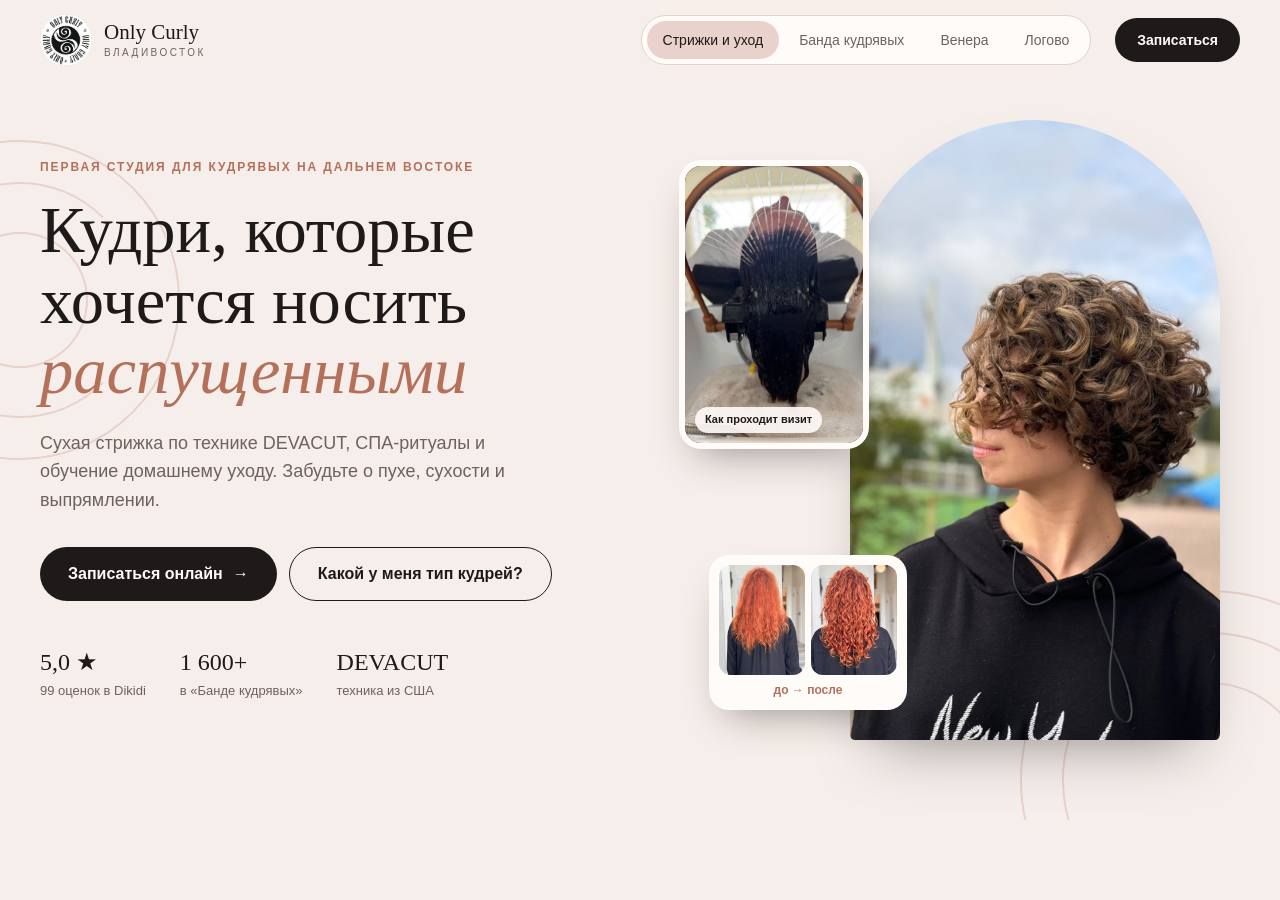
==== index.html @ 6b583163 "Add files via upload" ====
<!doctype html>
<html lang="ru">
<head>
  <meta charset="utf-8">
  <meta name="viewport" content="width=device-width, initial-scale=1">
  <meta http-equiv="Content-Security-Policy" content="default-src 'none'; script-src 'self'; style-src 'self' https://fonts.googleapis.com; font-src https://fonts.gstatic.com; img-src 'self' data:; media-src 'self'; base-uri 'none'; form-action 'none'">
  <title>Only Curly — студия для кудрявых волос во Владивостоке</title>
  <meta name="description" content="Only Curly — первая студия для кудрявых и вьющихся волос на Дальнем Востоке. Сухая стрижка по технике DEVACUT, СПА-ритуалы и обучение уходу. Онлайн-запись.">
  <link rel="icon" href="img/client/logo.png">
  <link rel="preconnect" href="https://fonts.googleapis.com">
  <link rel="preconnect" href="https://fonts.gstatic.com" crossorigin>
  <link href="https://fonts.googleapis.com/css2?family=Prata&family=Manrope:wght@400;500;600;700&display=swap" rel="stylesheet">
  <link rel="stylesheet" href="style.css">
</head>
<body>

  <header class="header">
    <div class="container header__in">
      <a href="#top" class="logo"><img src="img/client/logo.png" alt="Логотип Only Curly"><span>Only Curly<small>Владивосток</small></span></a>
      <nav class="worlds" aria-label="Направления">
        <a href="#top" class="active">Стрижки и уход</a>
        <a href="#club">Банда кудрявых</a>
        <a href="#venera">Венера</a>
        <a href="#logovo">Логово</a>
      </nav>
      <a class="btn btn--dark btn--sm" href="https://dikidi.app/onlycurly" target="_blank" rel="noopener">Записаться</a>
    </div>
  </header>

  <main id="top">
    <section class="hero">
      <span class="swirl swirl--1" aria-hidden="true"></span>
      <span class="swirl swirl--2" aria-hidden="true"></span>
      <div class="container hero__in">
        <div class="hero__text">
          <p class="kicker">Первая студия для кудрявых на Дальнем Востоке</p>
          <h1>Кудри, которые хочется носить <em>распущенными</em></h1>
          <p class="lead">Сухая стрижка по технике DEVACUT, СПА-ритуалы и обучение домашнему уходу. Забудьте о пухе, сухости и выпрямлении.</p>
          <div class="hero__row">
            <a class="btn btn--dark" href="https://dikidi.app/onlycurly" target="_blank" rel="noopener">Записаться онлайн <span>→</span></a>
            <button class="btn btn--ghost" type="button" data-quiz>Какой у меня тип кудрей?</button>
          </div>
          <ul class="trust">
            <li><b>5,0 ★</b><span>99 оценок в Dikidi</span></li>
            <li><b>1 600+</b><span>в «Банде кудрявых»</span></li>
            <li><b>DEVACUT</b><span>техника из США</span></li>
          </ul>
        </div>

        <div class="hero__media">
          <div class="arch"><img src="img/client/portrait-short.jpg" alt="Клиентка Only Curly с короткими кудрями"></div>
          <div class="video-card">
            <video src="video/process-full.mp4" autoplay muted loop playsinline preload="metadata" poster="img/client/spa-wash.jpg"></video>
            <span>Как проходит визит</span>
          </div>
          <div class="ba-card">
            <div class="ba-card__pics"><img src="img/client/f-before.jpg" alt="До"><img src="img/client/f-after.jpg" alt="После"></div>
            <small>до → после</small>
          </div>
        </div>
      </div>
    </section>
  </main>

  <div class="modal" id="quiz" aria-hidden="true">
    <div class="modal__box">
      <button class="modal__close" type="button" data-close aria-label="Закрыть">×</button>
      <div class="quiz__bar"><i id="quiz-bar"></i></div>
      <div id="quiz-body"></div>
    </div>
  </div>

  <script src="main.js"></script>
</body>
</html>
---- style.css ----
/* ===== Only Curly: пудровые шторы, светлый кирпич и чёрный, как в студии ===== */
:root {
  --bg: #F6EEEA;
  --powder: #E8D2CB;
  --ink: #1D1A19;
  --muted: #6F625D;
  --accent: #B5705A;
  --white: #FFFBF9;
  --line: #E2D0C9;
  --serif: 'Prata', serif;
  --sans: 'Manrope', sans-serif;
}
* { box-sizing: border-box; margin: 0; padding: 0; }
body { background: var(--bg); color: var(--ink); font-family: var(--sans); line-height: 1.6; -webkit-font-smoothing: antialiased; overflow-x: clip; }
img, video { display: block; max-width: 100%; }
a { color: inherit; text-decoration: none; }
button { font: inherit; color: inherit; background: none; border: 0; cursor: pointer; }
.container { width: min(1200px, 100% - 48px); margin: 0 auto; }
em { font-style: italic; color: var(--accent); }
.kicker { font-size: 12px; font-weight: 700; letter-spacing: .16em; text-transform: uppercase; color: var(--accent); }

.btn { display: inline-flex; align-items: center; gap: 10px; height: 54px; padding: 0 28px; border-radius: 999px; font-weight: 600; transition: transform .2s, background .2s; }
.btn span { transition: transform .2s; }
.btn:hover span { transform: translateX(4px); }
.btn--dark { background: var(--ink); color: var(--white); }
.btn--dark:hover { background: #3a3331; }
.btn--ghost { border: 1.5px solid var(--ink); }
.btn--ghost:hover { background: var(--ink); color: var(--white); }
.btn--sm { height: 44px; padding: 0 22px; font-size: 14px; }

/* Шапка */
.header { position: sticky; top: 0; z-index: 20; background: rgba(246, 238, 234, .9); backdrop-filter: blur(10px); }
.header__in { display: flex; align-items: center; gap: 24px; height: 80px; }
.logo { display: flex; align-items: center; gap: 12px; }
.logo img { width: 52px; height: 52px; border-radius: 50%; transition: transform .8s; }
.logo:hover img { transform: rotate(180deg); }
.logo span { font-family: var(--serif); font-size: 21px; line-height: 1; display: flex; flex-direction: column; }
.logo small { font-family: var(--sans); font-size: 10px; letter-spacing: .25em; text-transform: uppercase; color: var(--muted); margin-top: 5px; }
.worlds { display: flex; gap: 4px; margin-left: auto; padding: 5px; border-radius: 999px; background: var(--white); border: 1px solid var(--line); }
.worlds a { padding: 8px 16px; border-radius: 999px; font-size: 14px; font-weight: 500; color: var(--muted); transition: .2s; }
.worlds a:hover { color: var(--ink); }
.worlds a.active { background: var(--powder); color: var(--ink); }

/* Первый экран */
.hero { position: relative; padding: 40px 0 80px; overflow: hidden; }
.hero__in { position: relative; z-index: 1; display: grid; grid-template-columns: 1.05fr 1fr; gap: 50px; align-items: center; }
.hero h1 { font-family: var(--serif); font-weight: 400; font-size: clamp(40px, 5.2vw, 70px); line-height: 1.06; margin: 18px 0 22px; }
.lead { font-size: 18px; color: var(--muted); max-width: 500px; margin-bottom: 32px; }
.hero__row { display: flex; gap: 12px; flex-wrap: wrap; }
.trust { list-style: none; display: flex; gap: 34px; margin-top: 42px; flex-wrap: wrap; }
.trust li { display: flex; flex-direction: column; }
.trust b { font-family: var(--serif); font-weight: 400; font-size: 24px; }
.trust span { font-size: 13px; color: var(--muted); }

.hero__media { position: relative; height: 620px; }
.arch { position: absolute; right: 20px; top: 0; width: 66%; height: 100%; border-radius: 999px 999px 28px 28px; overflow: hidden; box-shadow: 0 30px 60px -30px rgba(29, 26, 25, .5); }
.arch img { width: 100%; height: 100%; object-fit: cover; }
.video-card { position: absolute; left: 0; top: 40px; width: 190px; border-radius: 22px; overflow: hidden; border: 6px solid var(--white); box-shadow: 0 20px 40px -18px rgba(29, 26, 25, .45); background: var(--ink); }
.video-card video { width: 100%; aspect-ratio: 9 / 14; object-fit: cover; }
.video-card span { position: absolute; left: 10px; bottom: 10px; padding: 4px 10px; border-radius: 999px; background: rgba(255, 251, 249, .9); font-size: 11px; font-weight: 700; }
.ba-card { position: absolute; left: 30px; bottom: 30px; padding: 10px; border-radius: 20px; background: var(--white); box-shadow: 0 20px 40px -18px rgba(29, 26, 25, .45); text-align: center; }
.ba-card__pics { display: flex; gap: 6px; }
.ba-card img { width: 86px; height: 110px; object-fit: cover; border-radius: 12px; }
.ba-card small { display: block; margin-top: 6px; font-size: 12px; font-weight: 700; color: var(--accent); }

/* Завитки из логотипа на фоне */
.swirl { position: absolute; width: 320px; height: 320px; border-radius: 50%; border: 2px solid var(--powder); pointer-events: none; }
.swirl::before { content: ""; position: absolute; inset: 40px; border-radius: 50%; border: 2px solid var(--powder); border-right-color: transparent; }
.swirl::after { content: ""; position: absolute; inset: 90px; border-radius: 50%; border: 2px solid var(--powder); border-left-color: transparent; }
.swirl--1 { left: -140px; top: 60px; }
.swirl--2 { right: -120px; bottom: -150px; width: 380px; height: 380px; }

/* Окно теста */
.modal { position: fixed; inset: 0; z-index: 50; background: rgba(29, 26, 25, .55); display: flex; align-items: center; justify-content: center; padding: 20px; opacity: 0; visibility: hidden; transition: .3s; }
.modal.open { opacity: 1; visibility: visible; }
.modal__box { position: relative; width: min(540px, 100%); max-height: calc(100vh - 40px); overflow-y: auto; background: var(--bg); border-radius: 26px; padding: 34px; }
.modal__close { position: absolute; right: 16px; top: 14px; width: 40px; height: 40px; border-radius: 50%; background: var(--white); font-size: 26px; line-height: 1; }
.modal h3 { font-family: var(--serif); font-weight: 400; font-size: 28px; line-height: 1.15; margin: 8px 0 18px; }
.quiz__bar { height: 6px; border-radius: 3px; background: var(--line); margin: 6px 50px 24px 0; overflow: hidden; }
.quiz__bar i { display: block; height: 100%; width: 0; background: var(--accent); transition: width .35s; }
.q-opts { display: grid; gap: 10px; }
.q-opt { text-align: left; padding: 15px 18px; border-radius: 16px; border: 1.5px solid var(--line); background: var(--white); font-weight: 500; transition: .2s; }
.q-opt:hover { border-color: var(--ink); transform: translateX(4px); }
.q-opt small { display: block; color: var(--muted); font-weight: 400; font-size: 13px; }
.q-back { margin-top: 14px; font-size: 14px; color: var(--muted); }
.result { display: grid; grid-template-columns: 130px 1fr; gap: 18px; align-items: center; margin-bottom: 20px; }
.result img { width: 130px; height: 170px; object-fit: cover; border-radius: 999px 999px 14px 14px; }
.result b { font-family: var(--serif); font-weight: 400; font-size: 30px; color: var(--accent); display: block; line-height: 1.1; }
.result p { color: var(--muted); margin-top: 8px; font-size: 15px; }
.btn--wide { width: 100%; justify-content: center; }

@media (max-width: 980px) {
  .worlds { display: none; }
  .header .btn--sm { margin-left: auto; }
}
@media (max-width: 860px) {
  .container { width: calc(100% - 32px); }
  .header__in { height: 68px; }
  .logo img { width: 44px; height: 44px; }
  .hero { padding: 10px 0 60px; }
  .hero__in { grid-template-columns: 1fr; gap: 28px; }
  .hero__media { height: 470px; order: -1; }
  .arch { width: 74%; right: 0; }
  .video-card { width: 130px; top: 20px; border-width: 4px; }
  .ba-card { left: 0; bottom: 16px; padding: 7px; }
  .ba-card img { width: 62px; height: 80px; }
  .trust { gap: 18px; flex-wrap: nowrap; }
  .trust b { font-size: 19px; }
  .trust span { font-size: 12px; line-height: 1.3; }
  .modal { padding: 0; align-items: flex-end; }
  .modal__box { border-radius: 26px 26px 0 0; padding: 28px 20px; }
}
@media (prefers-reduced-motion: reduce) { * { transition: none !important; } }
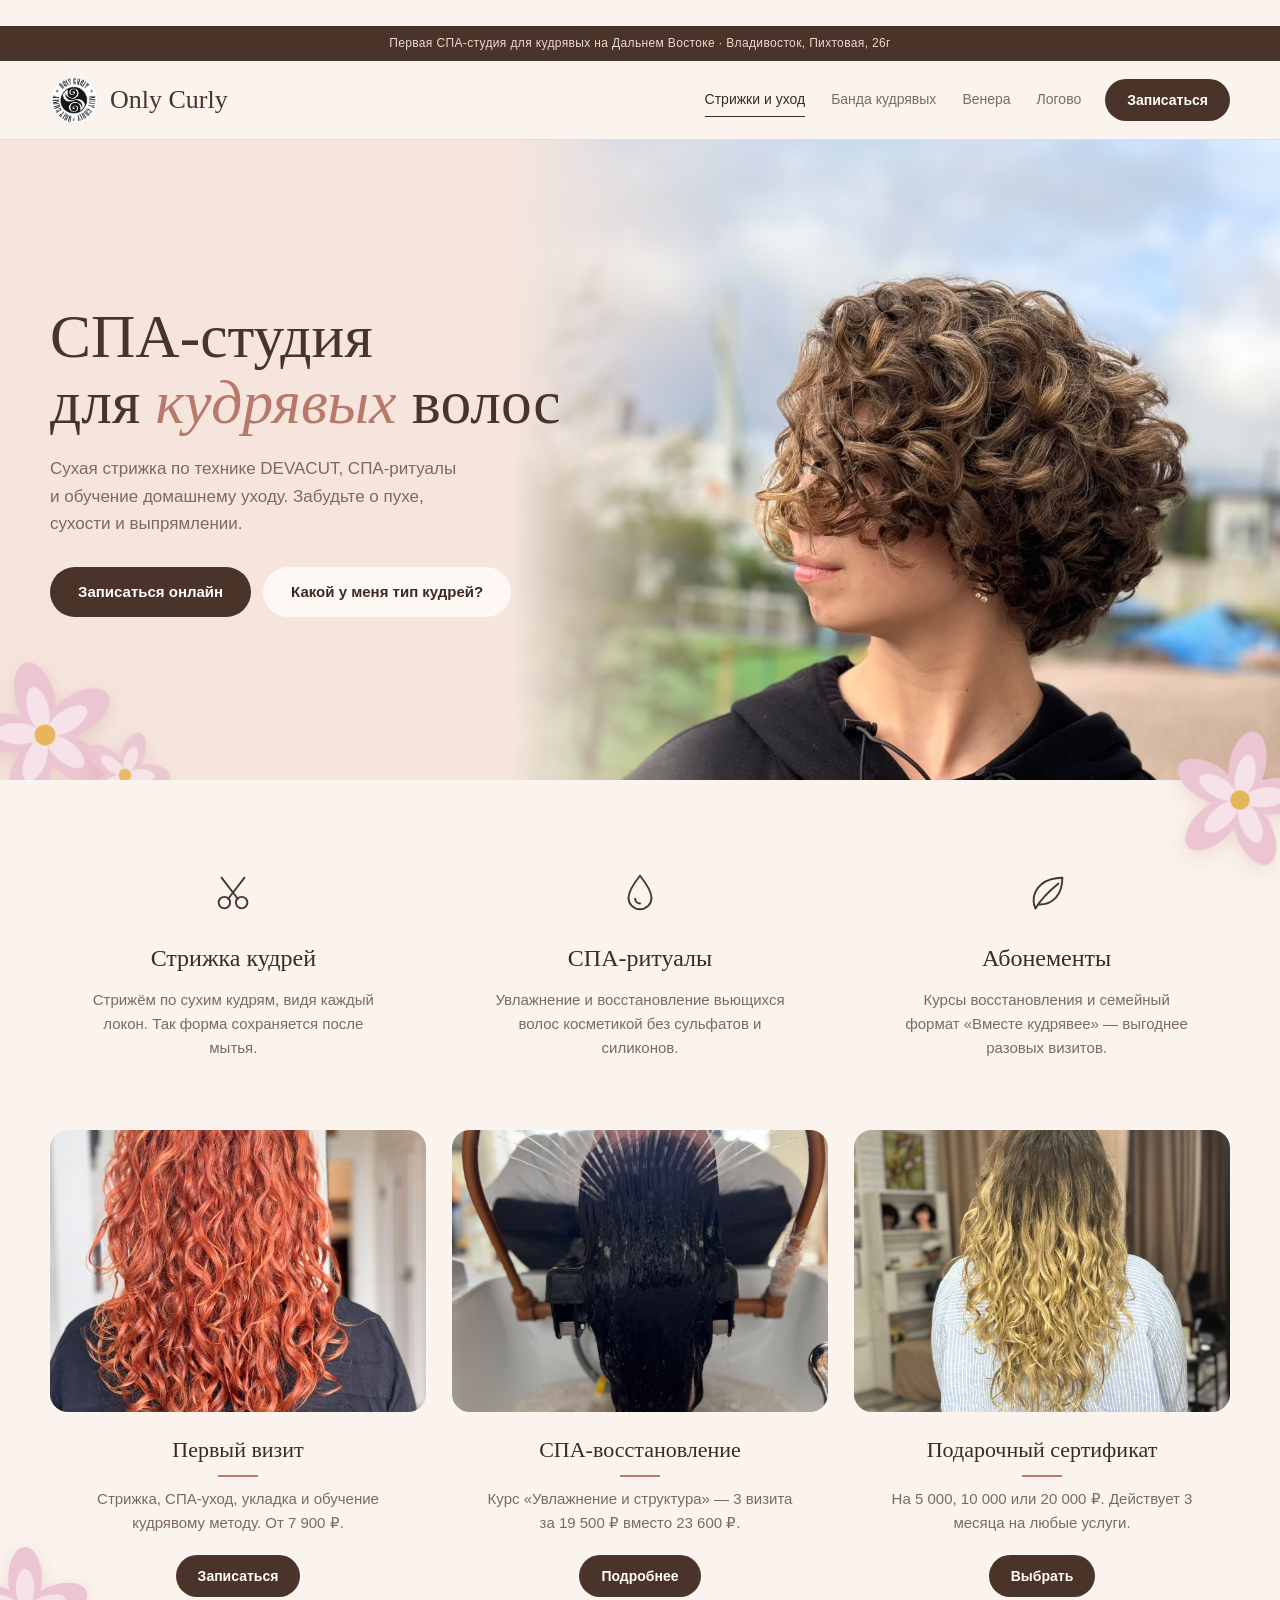
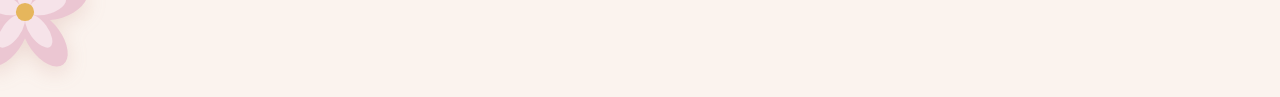
==== commit f0f688a1: "Add files via upload" ====
--- a/index.html
+++ b/index.html
@@ -4,8 +4,8 @@
   <meta charset="utf-8">
   <meta name="viewport" content="width=device-width, initial-scale=1">
   <meta http-equiv="Content-Security-Policy" content="default-src 'none'; script-src 'self'; style-src 'self' https://fonts.googleapis.com; font-src https://fonts.gstatic.com; img-src 'self' data:; media-src 'self'; base-uri 'none'; form-action 'none'">
-  <title>Only Curly — студия для кудрявых волос во Владивостоке</title>
-  <meta name="description" content="Only Curly — первая студия для кудрявых и вьющихся волос на Дальнем Востоке. Сухая стрижка по технике DEVACUT, СПА-ритуалы и обучение уходу. Онлайн-запись.">
+  <title>Only Curly — СПА-студия для кудрявых волос во Владивостоке</title>
+  <meta name="description" content="Only Curly — первая СПА-студия для кудрявых и вьющихся волос на Дальнем Востоке. Сухая стрижка по технике DEVACUT, СПА-ритуалы и обучение уходу. Онлайн-запись.">
   <link rel="icon" href="img/client/logo.png">
   <link rel="preconnect" href="https://fonts.googleapis.com">
   <link rel="preconnect" href="https://fonts.gstatic.com" crossorigin>
@@ -14,51 +14,89 @@
 </head>
 <body>
 
+  <!-- Цветок-украшение, используется в углах блоков -->
+  <svg width="0" height="0" style="position:absolute" aria-hidden="true">
+    <symbol id="flower" viewBox="0 0 100 100">
+      <g fill="#EBC6D2"><ellipse cx="50" cy="24" rx="13" ry="24"/><ellipse cx="50" cy="24" rx="13" ry="24" transform="rotate(72 50 50)"/><ellipse cx="50" cy="24" rx="13" ry="24" transform="rotate(144 50 50)"/><ellipse cx="50" cy="24" rx="13" ry="24" transform="rotate(216 50 50)"/><ellipse cx="50" cy="24" rx="13" ry="24" transform="rotate(288 50 50)"/></g>
+      <g fill="#F6E3E9"><ellipse cx="50" cy="32" rx="7" ry="15"/><ellipse cx="50" cy="32" rx="7" ry="15" transform="rotate(72 50 50)"/><ellipse cx="50" cy="32" rx="7" ry="15" transform="rotate(144 50 50)"/><ellipse cx="50" cy="32" rx="7" ry="15" transform="rotate(216 50 50)"/><ellipse cx="50" cy="32" rx="7" ry="15" transform="rotate(288 50 50)"/></g>
+      <circle cx="50" cy="50" r="7" fill="#E6B65C"/>
+    </symbol>
+  </svg>
+
+  <div class="topbar">Первая СПА-студия для кудрявых на Дальнем Востоке · Владивосток, Пихтовая, 26г</div>
+
   <header class="header">
     <div class="container header__in">
-      <a href="#top" class="logo"><img src="img/client/logo.png" alt="Логотип Only Curly"><span>Only Curly<small>Владивосток</small></span></a>
+      <a href="#top" class="logo"><img src="img/client/logo.png" alt="Логотип Only Curly"><span>Only Curly</span></a>
       <nav class="worlds" aria-label="Направления">
         <a href="#top" class="active">Стрижки и уход</a>
         <a href="#club">Банда кудрявых</a>
         <a href="#venera">Венера</a>
         <a href="#logovo">Логово</a>
       </nav>
-      <a class="btn btn--dark btn--sm" href="https://dikidi.app/onlycurly" target="_blank" rel="noopener">Записаться</a>
+      <a class="btn btn--brown btn--sm" href="https://dikidi.app/onlycurly" target="_blank" rel="noopener">Записаться</a>
     </div>
   </header>
 
   <main id="top">
+    <!-- Первый экран: фото на всю ширину -->
     <section class="hero">
-      <span class="swirl swirl--1" aria-hidden="true"></span>
-      <span class="swirl swirl--2" aria-hidden="true"></span>
+      <img class="hero__bg" src="img/client/portrait-short.jpg" alt="Клиентка Only Curly с кудрями после стрижки">
+      <div class="hero__shade"></div>
       <div class="container hero__in">
-        <div class="hero__text">
-          <p class="kicker">Первая студия для кудрявых на Дальнем Востоке</p>
-          <h1>Кудри, которые хочется носить <em>распущенными</em></h1>
-          <p class="lead">Сухая стрижка по технике DEVACUT, СПА-ритуалы и обучение домашнему уходу. Забудьте о пухе, сухости и выпрямлении.</p>
-          <div class="hero__row">
-            <a class="btn btn--dark" href="https://dikidi.app/onlycurly" target="_blank" rel="noopener">Записаться онлайн <span>→</span></a>
-            <button class="btn btn--ghost" type="button" data-quiz>Какой у меня тип кудрей?</button>
-          </div>
-          <ul class="trust">
-            <li><b>5,0 ★</b><span>99 оценок в Dikidi</span></li>
-            <li><b>1 600+</b><span>в «Банде кудрявых»</span></li>
-            <li><b>DEVACUT</b><span>техника из США</span></li>
-          </ul>
-        </div>
-
-        <div class="hero__media">
-          <div class="arch"><img src="img/client/portrait-short.jpg" alt="Клиентка Only Curly с короткими кудрями"></div>
-          <div class="video-card">
-            <video src="video/process-full.mp4" autoplay muted loop playsinline preload="metadata" poster="img/client/spa-wash.jpg"></video>
-            <span>Как проходит визит</span>
-          </div>
-          <div class="ba-card">
-            <div class="ba-card__pics"><img src="img/client/f-before.jpg" alt="До"><img src="img/client/f-after.jpg" alt="После"></div>
-            <small>до → после</small>
-          </div>
+        <h1>СПА-студия<br>для <em>кудрявых</em> волос</h1>
+        <p>Сухая стрижка по технике DEVACUT, СПА-ритуалы и обучение домашнему уходу. Забудьте о пухе, сухости и выпрямлении.</p>
+        <div class="hero__row">
+          <a class="btn btn--brown" href="https://dikidi.app/onlycurly" target="_blank" rel="noopener">Записаться онлайн</a>
+          <button class="btn btn--light" type="button" data-quiz>Какой у меня тип кудрей?</button>
         </div>
       </div>
+      <svg class="flower flower--hero"><use href="#flower"/></svg>
+      <svg class="flower flower--hero2"><use href="#flower"/></svg>
+    </section>
+
+    <!-- Три направления ухода -->
+    <section class="intro">
+      <svg class="flower flower--intro"><use href="#flower"/></svg>
+      <div class="container intro__grid">
+        <article>
+          <svg class="icon" viewBox="0 0 48 48" fill="none" stroke="currentColor" stroke-width="2" stroke-linecap="round"><circle cx="15" cy="34" r="6"/><circle cx="33" cy="34" r="6"/><path d="M19 30 36 8M29 30 12 8"/></svg>
+          <h3>Стрижка кудрей</h3>
+          <p>Стрижём по сухим кудрям, видя каждый локон. Так форма сохраняется после мытья.</p>
+        </article>
+        <article>
+          <svg class="icon" viewBox="0 0 48 48" fill="none" stroke="currentColor" stroke-width="2" stroke-linecap="round"><path d="M24 6c8 10 12 17 12 23a12 12 0 0 1-24 0c0-6 4-13 12-23Z"/><path d="M19 30a5 5 0 0 0 5 5"/></svg>
+          <h3>СПА-ритуалы</h3>
+          <p>Увлажнение и восстановление вьющихся волос косметикой без сульфатов и силиконов.</p>
+        </article>
+        <article>
+          <svg class="icon" viewBox="0 0 48 48" fill="none" stroke="currentColor" stroke-width="2" stroke-linecap="round"><path d="M40 8C22 8 10 18 10 32c0 3 1 6 2 8"/><path d="M40 8c0 18-10 28-24 28"/><path d="M12 40c6-10 14-18 24-26"/></svg>
+          <h3>Абонементы</h3>
+          <p>Курсы восстановления и семейный формат «Вместе кудрявее» — выгоднее разовых визитов.</p>
+        </article>
+      </div>
+
+      <div class="container cards">
+        <article class="card">
+          <img src="img/client/f-after.jpg" alt="Рыжие кудри после стрижки в Only Curly">
+          <h3>Первый визит</h3>
+          <p>Стрижка, СПА-уход, укладка и обучение кудрявому методу. От 7 900 ₽.</p>
+          <a class="btn btn--brown btn--sm" href="https://dikidi.app/onlycurly" target="_blank" rel="noopener">Записаться</a>
+        </article>
+        <article class="card">
+          <img src="img/client/spa-wash.jpg" alt="СПА-мойка волос в Only Curly">
+          <h3>СПА-восстановление</h3>
+          <p>Курс «Увлажнение и структура» — 3 визита за 19 500 ₽ вместо 23 600 ₽.</p>
+          <a class="btn btn--brown btn--sm" href="https://dikidi.app/onlycurly" target="_blank" rel="noopener">Подробнее</a>
+        </article>
+        <article class="card">
+          <img src="img/client/b-after.jpg" alt="Светлые локоны после стрижки">
+          <h3>Подарочный сертификат</h3>
+          <p>На 5 000, 10 000 или 20 000 ₽. Действует 3 месяца на любые услуги.</p>
+          <a class="btn btn--brown btn--sm" href="https://dikidi.app/onlycurly" target="_blank" rel="noopener">Выбрать</a>
+        </article>
+      </div>
+      <svg class="flower flower--cards"><use href="#flower"/></svg>
     </section>
   </main>
 
--- a/style.css
+++ b/style.css
@@ -1,12 +1,13 @@
-/* ===== Only Curly: пудровые шторы, светлый кирпич и чёрный, как в студии ===== */
+/* ===== Only Curly: светлый СПА-стиль — крем, шоколадные кнопки, нежные цветы ===== */
 :root {
-  --bg: #F6EEEA;
-  --powder: #E8D2CB;
-  --ink: #1D1A19;
-  --muted: #6F625D;
-  --accent: #B5705A;
-  --white: #FFFBF9;
-  --line: #E2D0C9;
+  --bg: #FBF3EE;
+  --cream: #F4E7DF;
+  --ink: #3B2A22;
+  --brown: #4A3329;
+  --muted: #7C6A61;
+  --accent: #B8786A;
+  --white: #FFFCFA;
+  --line: #EADBD2;
   --serif: 'Prata', serif;
   --sans: 'Manrope', sans-serif;
 }
@@ -15,98 +16,100 @@
 img, video { display: block; max-width: 100%; }
 a { color: inherit; text-decoration: none; }
 button { font: inherit; color: inherit; background: none; border: 0; cursor: pointer; }
-.container { width: min(1200px, 100% - 48px); margin: 0 auto; }
+.container { width: min(1180px, 100% - 48px); margin: 0 auto; }
 em { font-style: italic; color: var(--accent); }
 .kicker { font-size: 12px; font-weight: 700; letter-spacing: .16em; text-transform: uppercase; color: var(--accent); }
 
-.btn { display: inline-flex; align-items: center; gap: 10px; height: 54px; padding: 0 28px; border-radius: 999px; font-weight: 600; transition: transform .2s, background .2s; }
-.btn span { transition: transform .2s; }
-.btn:hover span { transform: translateX(4px); }
-.btn--dark { background: var(--ink); color: var(--white); }
-.btn--dark:hover { background: #3a3331; }
-.btn--ghost { border: 1.5px solid var(--ink); }
-.btn--ghost:hover { background: var(--ink); color: var(--white); }
-.btn--sm { height: 44px; padding: 0 22px; font-size: 14px; }
+.btn { display: inline-flex; align-items: center; justify-content: center; gap: 10px; height: 50px; padding: 0 28px; border-radius: 999px; font-weight: 600; font-size: 15px; transition: transform .2s, background .2s, box-shadow .2s; }
+.btn:hover { transform: translateY(-2px); }
+.btn--brown { background: var(--brown); color: var(--white); }
+.btn--brown:hover { background: #5e4135; box-shadow: 0 12px 24px -12px rgba(74, 51, 41, .6); }
+.btn--light { background: rgba(255, 252, 250, .85); color: var(--ink); backdrop-filter: blur(6px); }
+.btn--light:hover { background: var(--white); }
+.btn--sm { height: 42px; padding: 0 22px; font-size: 14px; }
+.btn--wide { width: 100%; }
+
+.topbar { background: var(--brown); color: #EADBD2; text-align: center; font-size: 12px; padding: 8px 16px; letter-spacing: .03em; }
 
 /* Шапка */
-.header { position: sticky; top: 0; z-index: 20; background: rgba(246, 238, 234, .9); backdrop-filter: blur(10px); }
-.header__in { display: flex; align-items: center; gap: 24px; height: 80px; }
+.header { position: sticky; top: 0; z-index: 20; background: rgba(251, 243, 238, .92); backdrop-filter: blur(10px); border-bottom: 1px solid var(--line); }
+.header__in { display: flex; align-items: center; gap: 24px; height: 78px; }
 .logo { display: flex; align-items: center; gap: 12px; }
-.logo img { width: 52px; height: 52px; border-radius: 50%; transition: transform .8s; }
+.logo img { width: 48px; height: 48px; border-radius: 50%; transition: transform .8s; }
 .logo:hover img { transform: rotate(180deg); }
-.logo span { font-family: var(--serif); font-size: 21px; line-height: 1; display: flex; flex-direction: column; }
-.logo small { font-family: var(--sans); font-size: 10px; letter-spacing: .25em; text-transform: uppercase; color: var(--muted); margin-top: 5px; }
-.worlds { display: flex; gap: 4px; margin-left: auto; padding: 5px; border-radius: 999px; background: var(--white); border: 1px solid var(--line); }
-.worlds a { padding: 8px 16px; border-radius: 999px; font-size: 14px; font-weight: 500; color: var(--muted); transition: .2s; }
+.logo span { font-family: var(--serif); font-size: 26px; color: var(--brown); }
+.worlds { display: flex; gap: 26px; margin-left: auto; }
+.worlds a { font-size: 14px; color: var(--muted); padding: 6px 0; border-bottom: 1.5px solid transparent; transition: .2s; }
 .worlds a:hover { color: var(--ink); }
-.worlds a.active { background: var(--powder); color: var(--ink); }
+.worlds a.active { color: var(--ink); border-color: var(--ink); }
 
 /* Первый экран */
-.hero { position: relative; padding: 40px 0 80px; overflow: hidden; }
-.hero__in { position: relative; z-index: 1; display: grid; grid-template-columns: 1.05fr 1fr; gap: 50px; align-items: center; }
-.hero h1 { font-family: var(--serif); font-weight: 400; font-size: clamp(40px, 5.2vw, 70px); line-height: 1.06; margin: 18px 0 22px; }
-.lead { font-size: 18px; color: var(--muted); max-width: 500px; margin-bottom: 32px; }
+.hero { position: relative; margin: 0 auto; width: min(1280px, 100%); height: min(76vh, 640px); min-height: 480px; overflow: hidden; }
+.hero { background: linear-gradient(120deg, #F7E9E2, #F3E1D8); }
+.hero__bg { position: absolute; top: 0; right: 0; width: 60%; height: 100%; object-fit: cover; object-position: 50% 30%; }
+.hero__shade { position: absolute; inset: 0; background: linear-gradient(90deg, #F5E5DD 0%, #F5E5DD 40%, rgba(245, 229, 221, 0) 58%); }
+.hero__in { position: relative; z-index: 1; height: 100%; display: flex; flex-direction: column; justify-content: center; align-items: flex-start; }
+.hero h1 { font-family: var(--serif); font-weight: 400; font-size: clamp(38px, 4.8vw, 64px); line-height: 1.08; color: var(--brown); margin-bottom: 20px; }
+.hero p { max-width: 420px; color: var(--muted); font-size: 17px; margin-bottom: 30px; }
 .hero__row { display: flex; gap: 12px; flex-wrap: wrap; }
-.trust { list-style: none; display: flex; gap: 34px; margin-top: 42px; flex-wrap: wrap; }
-.trust li { display: flex; flex-direction: column; }
-.trust b { font-family: var(--serif); font-weight: 400; font-size: 24px; }
-.trust span { font-size: 13px; color: var(--muted); }
 
-.hero__media { position: relative; height: 620px; }
-.arch { position: absolute; right: 20px; top: 0; width: 66%; height: 100%; border-radius: 999px 999px 28px 28px; overflow: hidden; box-shadow: 0 30px 60px -30px rgba(29, 26, 25, .5); }
-.arch img { width: 100%; height: 100%; object-fit: cover; }
-.video-card { position: absolute; left: 0; top: 40px; width: 190px; border-radius: 22px; overflow: hidden; border: 6px solid var(--white); box-shadow: 0 20px 40px -18px rgba(29, 26, 25, .45); background: var(--ink); }
-.video-card video { width: 100%; aspect-ratio: 9 / 14; object-fit: cover; }
-.video-card span { position: absolute; left: 10px; bottom: 10px; padding: 4px 10px; border-radius: 999px; background: rgba(255, 251, 249, .9); font-size: 11px; font-weight: 700; }
-.ba-card { position: absolute; left: 30px; bottom: 30px; padding: 10px; border-radius: 20px; background: var(--white); box-shadow: 0 20px 40px -18px rgba(29, 26, 25, .45); text-align: center; }
-.ba-card__pics { display: flex; gap: 6px; }
-.ba-card img { width: 86px; height: 110px; object-fit: cover; border-radius: 12px; }
-.ba-card small { display: block; margin-top: 6px; font-size: 12px; font-weight: 700; color: var(--accent); }
+/* Цветы-украшения */
+.flower { position: absolute; pointer-events: none; filter: drop-shadow(0 6px 10px rgba(184, 120, 106, .2)); }
+.flower--hero { left: -30px; bottom: -30px; width: 150px; height: 150px; transform: rotate(-15deg); }
+.flower--hero2 { left: 80px; bottom: -40px; width: 90px; height: 90px; transform: rotate(20deg); opacity: .9; }
+.flower--intro { right: -30px; top: -50px; width: 140px; height: 140px; transform: rotate(12deg); }
+.flower--cards { left: -40px; bottom: 20px; width: 130px; height: 130px; }
 
-/* Завитки из логотипа на фоне */
-.swirl { position: absolute; width: 320px; height: 320px; border-radius: 50%; border: 2px solid var(--powder); pointer-events: none; }
-.swirl::before { content: ""; position: absolute; inset: 40px; border-radius: 50%; border: 2px solid var(--powder); border-right-color: transparent; }
-.swirl::after { content: ""; position: absolute; inset: 90px; border-radius: 50%; border: 2px solid var(--powder); border-left-color: transparent; }
-.swirl--1 { left: -140px; top: 60px; }
-.swirl--2 { right: -120px; bottom: -150px; width: 380px; height: 380px; }
+/* Три направления */
+.intro { position: relative; padding: 90px 0 100px; }
+.intro__grid { display: grid; grid-template-columns: repeat(3, 1fr); gap: 40px; text-align: center; }
+.intro__grid .icon { width: 46px; height: 46px; color: var(--brown); margin: 0 auto 16px; }
+.intro__grid h3 { font-family: var(--serif); font-weight: 400; font-size: 24px; margin-bottom: 10px; }
+.intro__grid p { color: var(--muted); font-size: 15px; max-width: 300px; margin: 0 auto; }
+
+.cards { display: grid; grid-template-columns: repeat(3, 1fr); gap: 26px; margin-top: 70px; }
+.card { text-align: center; display: flex; flex-direction: column; align-items: center; }
+.card img { width: 100%; aspect-ratio: 4 / 3; object-fit: cover; border-radius: 18px; margin-bottom: 20px; transition: transform .6s; }
+.card:hover img { transform: scale(1.02); }
+.card h3 { font-family: var(--serif); font-weight: 400; font-size: 22px; padding-bottom: 10px; margin-bottom: 10px; position: relative; }
+.card h3::after { content: ""; position: absolute; left: 50%; bottom: 0; width: 40px; height: 1.5px; margin-left: -20px; background: var(--accent); }
+.card p { color: var(--muted); font-size: 15px; max-width: 320px; margin-bottom: 20px; flex: 1; }
 
 /* Окно теста */
-.modal { position: fixed; inset: 0; z-index: 50; background: rgba(29, 26, 25, .55); display: flex; align-items: center; justify-content: center; padding: 20px; opacity: 0; visibility: hidden; transition: .3s; }
+.modal { position: fixed; inset: 0; z-index: 50; background: rgba(59, 42, 34, .55); display: flex; align-items: center; justify-content: center; padding: 20px; opacity: 0; visibility: hidden; transition: .3s; }
 .modal.open { opacity: 1; visibility: visible; }
 .modal__box { position: relative; width: min(540px, 100%); max-height: calc(100vh - 40px); overflow-y: auto; background: var(--bg); border-radius: 26px; padding: 34px; }
 .modal__close { position: absolute; right: 16px; top: 14px; width: 40px; height: 40px; border-radius: 50%; background: var(--white); font-size: 26px; line-height: 1; }
-.modal h3 { font-family: var(--serif); font-weight: 400; font-size: 28px; line-height: 1.15; margin: 8px 0 18px; }
+.modal h3 { font-family: var(--serif); font-weight: 400; font-size: 27px; line-height: 1.15; margin: 8px 0 18px; }
 .quiz__bar { height: 6px; border-radius: 3px; background: var(--line); margin: 6px 50px 24px 0; overflow: hidden; }
 .quiz__bar i { display: block; height: 100%; width: 0; background: var(--accent); transition: width .35s; }
 .q-opts { display: grid; gap: 10px; }
 .q-opt { text-align: left; padding: 15px 18px; border-radius: 16px; border: 1.5px solid var(--line); background: var(--white); font-weight: 500; transition: .2s; }
-.q-opt:hover { border-color: var(--ink); transform: translateX(4px); }
+.q-opt:hover { border-color: var(--brown); transform: translateX(4px); }
 .q-opt small { display: block; color: var(--muted); font-weight: 400; font-size: 13px; }
 .q-back { margin-top: 14px; font-size: 14px; color: var(--muted); }
 .result { display: grid; grid-template-columns: 130px 1fr; gap: 18px; align-items: center; margin-bottom: 20px; }
 .result img { width: 130px; height: 170px; object-fit: cover; border-radius: 999px 999px 14px 14px; }
 .result b { font-family: var(--serif); font-weight: 400; font-size: 30px; color: var(--accent); display: block; line-height: 1.1; }
 .result p { color: var(--muted); margin-top: 8px; font-size: 15px; }
-.btn--wide { width: 100%; justify-content: center; }
 
-@media (max-width: 980px) {
-  .worlds { display: none; }
-  .header .btn--sm { margin-left: auto; }
-}
-@media (max-width: 860px) {
+@media (max-width: 980px) { .worlds { display: none; } .header .btn--sm { margin-left: auto; } }
+@media (max-width: 760px) {
   .container { width: calc(100% - 32px); }
-  .header__in { height: 68px; }
-  .logo img { width: 44px; height: 44px; }
-  .hero { padding: 10px 0 60px; }
-  .hero__in { grid-template-columns: 1fr; gap: 28px; }
-  .hero__media { height: 470px; order: -1; }
-  .arch { width: 74%; right: 0; }
-  .video-card { width: 130px; top: 20px; border-width: 4px; }
-  .ba-card { left: 0; bottom: 16px; padding: 7px; }
-  .ba-card img { width: 62px; height: 80px; }
-  .trust { gap: 18px; flex-wrap: nowrap; }
-  .trust b { font-size: 19px; }
-  .trust span { font-size: 12px; line-height: 1.3; }
+  .header__in { height: 66px; }
+  .logo img { width: 42px; height: 42px; }
+  .logo span { font-size: 22px; }
+  .hero { height: auto; min-height: 0; display: flex; flex-direction: column; }
+  .hero__bg { position: relative; width: 100%; height: 340px; object-position: 60% 35%; }
+  .hero__shade { display: none; }
+  .hero__in { padding: 28px 0 40px; }
+  .hero p { font-size: 15px; }
+  .flower--hero { left: auto; right: -30px; top: 230px; bottom: auto; width: 110px; height: 110px; }
+  .flower--hero2 { display: none; }
+  .intro { padding: 50px 0 70px; }
+  .intro__grid, .cards { grid-template-columns: 1fr; gap: 34px; }
+  .cards { margin-top: 50px; }
+  .flower--intro { width: 90px; height: 90px; top: -30px; }
   .modal { padding: 0; align-items: flex-end; }
   .modal__box { border-radius: 26px 26px 0 0; padding: 28px 20px; }
 }
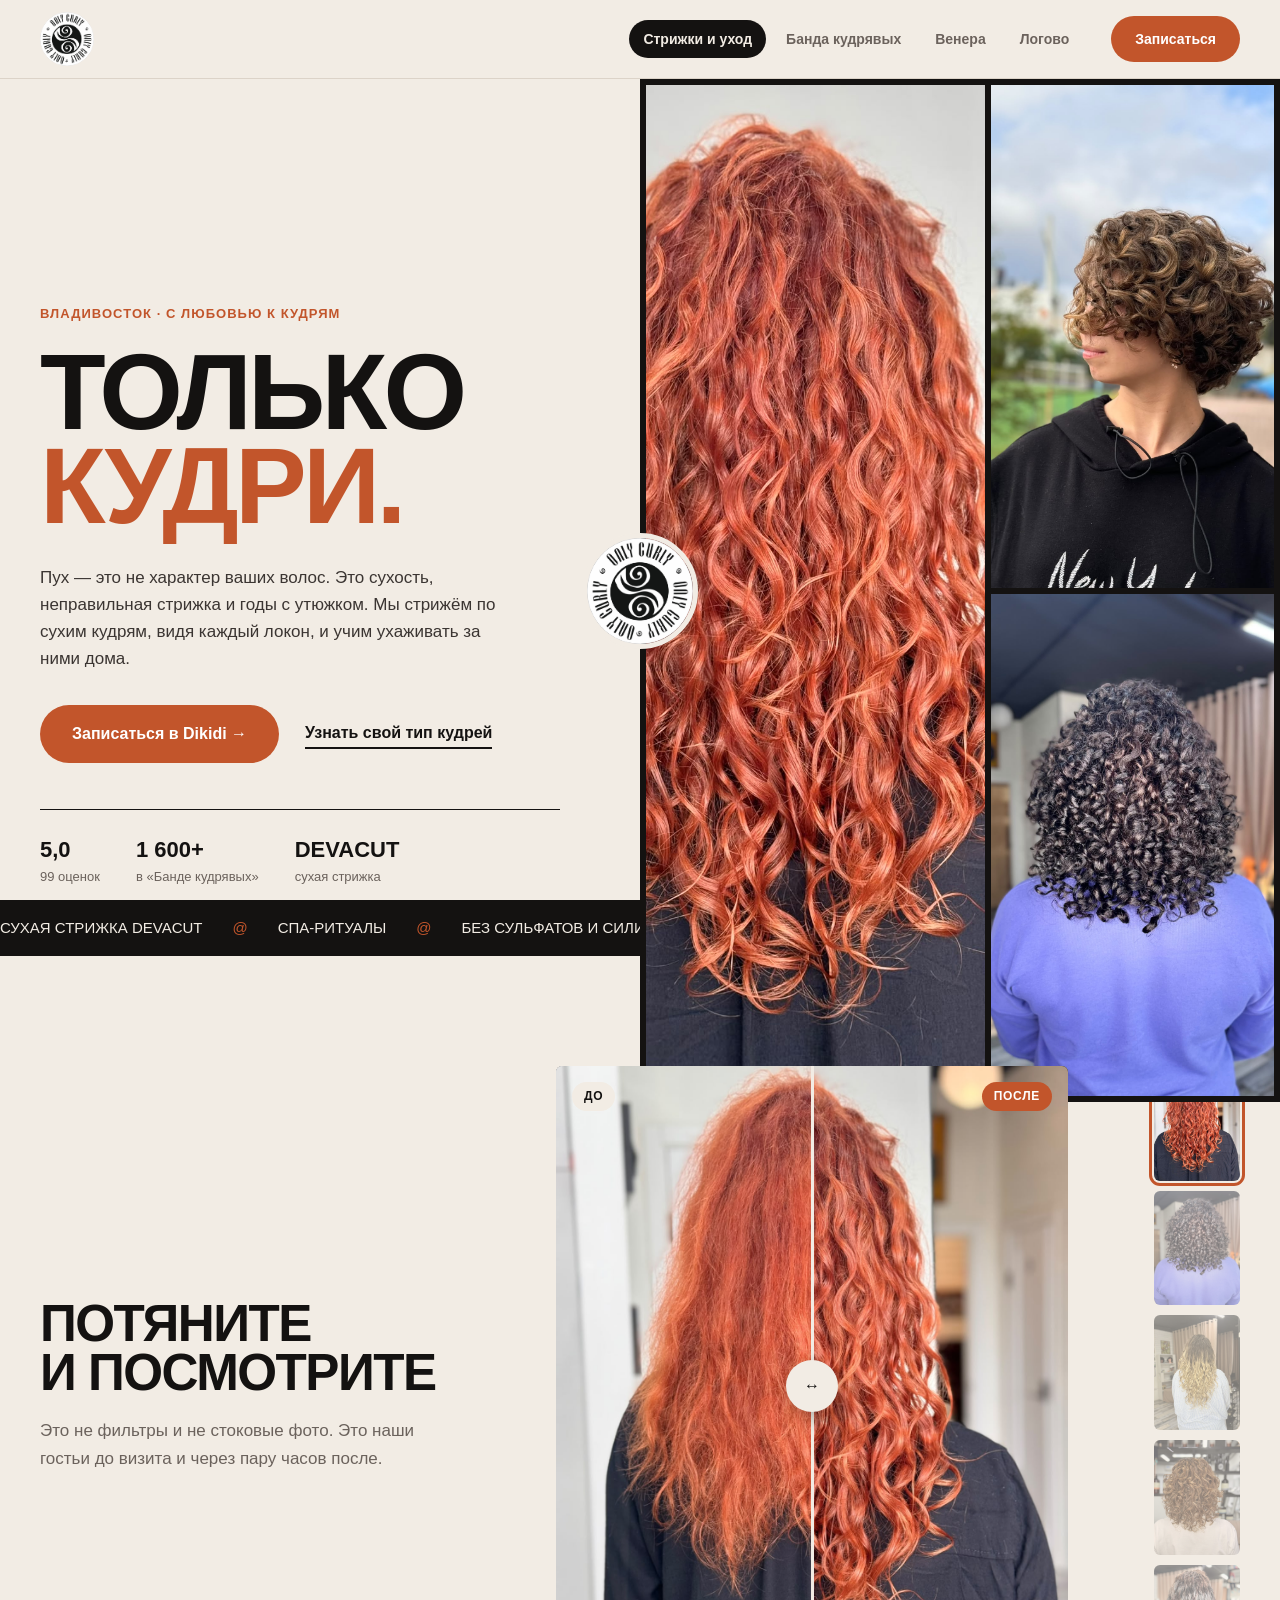
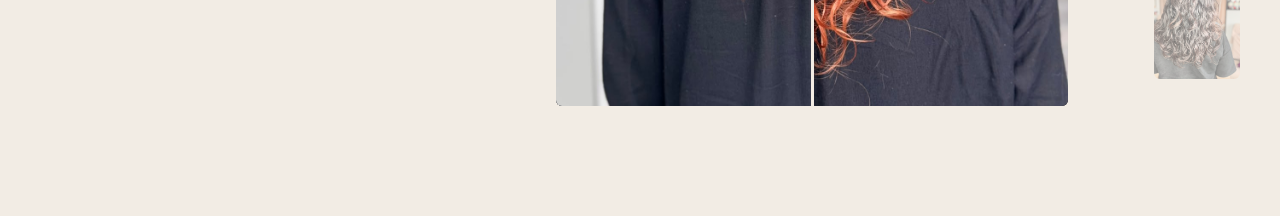
==== commit 74dbaafe: "Add files via upload" ====
--- a/index.html
+++ b/index.html
@@ -4,99 +4,82 @@
   <meta charset="utf-8">
   <meta name="viewport" content="width=device-width, initial-scale=1">
   <meta http-equiv="Content-Security-Policy" content="default-src 'none'; script-src 'self'; style-src 'self' https://fonts.googleapis.com; font-src https://fonts.gstatic.com; img-src 'self' data:; media-src 'self'; base-uri 'none'; form-action 'none'">
-  <title>Only Curly — СПА-студия для кудрявых волос во Владивостоке</title>
-  <meta name="description" content="Only Curly — первая СПА-студия для кудрявых и вьющихся волос на Дальнем Востоке. Сухая стрижка по технике DEVACUT, СПА-ритуалы и обучение уходу. Онлайн-запись.">
+  <title>Only Curly — студия для кудрявых волос во Владивостоке</title>
+  <meta name="description" content="Only Curly — первая студия для кудрявых и вьющихся волос на Дальнем Востоке. Сухая стрижка по технике DEVACUT, СПА-ритуалы и обучение уходу. Онлайн-запись.">
   <link rel="icon" href="img/client/logo.png">
   <link rel="preconnect" href="https://fonts.googleapis.com">
   <link rel="preconnect" href="https://fonts.gstatic.com" crossorigin>
-  <link href="https://fonts.googleapis.com/css2?family=Prata&family=Manrope:wght@400;500;600;700&display=swap" rel="stylesheet">
+  <link href="https://fonts.googleapis.com/css2?family=Unbounded:wght@400;600;800&family=Manrope:wght@400;500;600;700&display=swap" rel="stylesheet">
   <link rel="stylesheet" href="style.css">
 </head>
 <body>
 
-  <!-- Цветок-украшение, используется в углах блоков -->
-  <svg width="0" height="0" style="position:absolute" aria-hidden="true">
-    <symbol id="flower" viewBox="0 0 100 100">
-      <g fill="#EBC6D2"><ellipse cx="50" cy="24" rx="13" ry="24"/><ellipse cx="50" cy="24" rx="13" ry="24" transform="rotate(72 50 50)"/><ellipse cx="50" cy="24" rx="13" ry="24" transform="rotate(144 50 50)"/><ellipse cx="50" cy="24" rx="13" ry="24" transform="rotate(216 50 50)"/><ellipse cx="50" cy="24" rx="13" ry="24" transform="rotate(288 50 50)"/></g>
-      <g fill="#F6E3E9"><ellipse cx="50" cy="32" rx="7" ry="15"/><ellipse cx="50" cy="32" rx="7" ry="15" transform="rotate(72 50 50)"/><ellipse cx="50" cy="32" rx="7" ry="15" transform="rotate(144 50 50)"/><ellipse cx="50" cy="32" rx="7" ry="15" transform="rotate(216 50 50)"/><ellipse cx="50" cy="32" rx="7" ry="15" transform="rotate(288 50 50)"/></g>
-      <circle cx="50" cy="50" r="7" fill="#E6B65C"/>
-    </symbol>
-  </svg>
-
-  <div class="topbar">Первая СПА-студия для кудрявых на Дальнем Востоке · Владивосток, Пихтовая, 26г</div>
-
   <header class="header">
-    <div class="container header__in">
-      <a href="#top" class="logo"><img src="img/client/logo.png" alt="Логотип Only Curly"><span>Only Curly</span></a>
-      <nav class="worlds" aria-label="Направления">
-        <a href="#top" class="active">Стрижки и уход</a>
-        <a href="#club">Банда кудрявых</a>
-        <a href="#venera">Венера</a>
-        <a href="#logovo">Логово</a>
-      </nav>
-      <a class="btn btn--brown btn--sm" href="https://dikidi.app/onlycurly" target="_blank" rel="noopener">Записаться</a>
-    </div>
+    <a href="#top" class="logo"><img src="img/client/logo.png" alt="Логотип Only Curly"></a>
+    <nav class="worlds" aria-label="Направления">
+      <a href="#top" class="active">Стрижки и уход</a>
+      <a href="#club">Банда кудрявых</a>
+      <a href="#venera">Венера</a>
+      <a href="#logovo">Логово</a>
+    </nav>
+    <a class="btn btn--copper" href="https://dikidi.app/onlycurly" target="_blank" rel="noopener">Записаться</a>
   </header>
 
   <main id="top">
-    <!-- Первый экран: фото на всю ширину -->
     <section class="hero">
-      <img class="hero__bg" src="img/client/portrait-short.jpg" alt="Клиентка Only Curly с кудрями после стрижки">
-      <div class="hero__shade"></div>
-      <div class="container hero__in">
-        <h1>СПА-студия<br>для <em>кудрявых</em> волос</h1>
-        <p>Сухая стрижка по технике DEVACUT, СПА-ритуалы и обучение домашнему уходу. Забудьте о пухе, сухости и выпрямлении.</p>
+      <div class="hero__text">
+        <p class="tag">Владивосток · с любовью к кудрям</p>
+        <h1><span>Только</span><span class="h1-copper">кудри.</span></h1>
+        <p class="lead">Пух — это не характер ваших волос. Это сухость, неправильная стрижка и годы с утюжком. Мы стрижём по сухим кудрям, видя каждый локон, и учим ухаживать за ними дома.</p>
         <div class="hero__row">
-          <a class="btn btn--brown" href="https://dikidi.app/onlycurly" target="_blank" rel="noopener">Записаться онлайн</a>
-          <button class="btn btn--light" type="button" data-quiz>Какой у меня тип кудрей?</button>
+          <a class="btn btn--copper btn--big" href="https://dikidi.app/onlycurly" target="_blank" rel="noopener">Записаться в Dikidi →</a>
+          <button class="link-btn" type="button" data-quiz>Узнать свой тип кудрей</button>
+        </div>
+        <dl class="facts">
+          <div><dt>5,0</dt><dd>99 оценок</dd></div>
+          <div><dt>1 600+</dt><dd>в «Банде кудрявых»</dd></div>
+          <div><dt>DEVACUT</dt><dd>сухая стрижка</dd></div>
+        </dl>
+      </div>
+
+      <div class="hero__mosaic">
+        <figure class="m m--1"><img src="img/client/f-after.jpg" alt="Медные кудри после стрижки"></figure>
+        <figure class="m m--2"><img src="img/client/portrait-short.jpg" alt="Короткие кудри"></figure>
+        <figure class="m m--3"><img src="img/client/a-after.jpg" alt="Тёмные упругие кольца"></figure>
+        <img class="seal" src="img/client/logo.png" alt="">
+      </div>
+    </section>
+
+    <div class="ticker" aria-hidden="true">
+      <div class="ticker__track">
+        <span>сухая стрижка DEVACUT</span><i>@</i><span>СПА-ритуалы</span><i>@</i><span>без сульфатов и силиконов</span><i>@</i><span>обучение кудрявому методу</span><i>@</i>
+        <span>сухая стрижка DEVACUT</span><i>@</i><span>СПА-ритуалы</span><i>@</i><span>без сульфатов и силиконов</span><i>@</i><span>обучение кудрявому методу</span><i>@</i>
+      </div>
+    </div>
+
+    <!-- До / после -->
+    <section class="ba">
+      <div class="ba__head">
+        <h2>Потяните<br>и посмотрите</h2>
+        <p>Это не фильтры и не стоковые фото. Это наши гостьи до визита и через пару часов после.</p>
+      </div>
+      <div class="ba__wrap">
+        <div class="compare" id="compare">
+          <img class="compare__after" id="ba-after" src="img/client/f-after.jpg" alt="После">
+          <div class="compare__before" id="ba-clip"><img id="ba-before" src="img/client/f-before.jpg" alt="До"></div>
+          <span class="compare__label compare__label--l">до</span>
+          <span class="compare__label compare__label--r">после</span>
+          <div class="compare__handle" id="ba-handle"><span>↔</span></div>
+          <input class="compare__range" id="ba-range" type="range" min="0" max="100" value="50" aria-label="Сравнить до и после">
+        </div>
+        <div class="ba__thumbs" id="ba-thumbs">
+          <button class="active" type="button" data-pair="f"><img src="img/client/f-after.jpg" alt="Пара 1"></button>
+          <button type="button" data-pair="a"><img src="img/client/a-after.jpg" alt="Пара 2"></button>
+          <button type="button" data-pair="b"><img src="img/client/b-after.jpg" alt="Пара 3"></button>
+          <button type="button" data-pair="g"><img src="img/client/g-after.jpg" alt="Пара 4"></button>
+          <button type="button" data-pair="c"><img src="img/client/c-after.jpg" alt="Пара 5"></button>
         </div>
       </div>
-      <svg class="flower flower--hero"><use href="#flower"/></svg>
-      <svg class="flower flower--hero2"><use href="#flower"/></svg>
-    </section>
-
-    <!-- Три направления ухода -->
-    <section class="intro">
-      <svg class="flower flower--intro"><use href="#flower"/></svg>
-      <div class="container intro__grid">
-        <article>
-          <svg class="icon" viewBox="0 0 48 48" fill="none" stroke="currentColor" stroke-width="2" stroke-linecap="round"><circle cx="15" cy="34" r="6"/><circle cx="33" cy="34" r="6"/><path d="M19 30 36 8M29 30 12 8"/></svg>
-          <h3>Стрижка кудрей</h3>
-          <p>Стрижём по сухим кудрям, видя каждый локон. Так форма сохраняется после мытья.</p>
-        </article>
-        <article>
-          <svg class="icon" viewBox="0 0 48 48" fill="none" stroke="currentColor" stroke-width="2" stroke-linecap="round"><path d="M24 6c8 10 12 17 12 23a12 12 0 0 1-24 0c0-6 4-13 12-23Z"/><path d="M19 30a5 5 0 0 0 5 5"/></svg>
-          <h3>СПА-ритуалы</h3>
-          <p>Увлажнение и восстановление вьющихся волос косметикой без сульфатов и силиконов.</p>
-        </article>
-        <article>
-          <svg class="icon" viewBox="0 0 48 48" fill="none" stroke="currentColor" stroke-width="2" stroke-linecap="round"><path d="M40 8C22 8 10 18 10 32c0 3 1 6 2 8"/><path d="M40 8c0 18-10 28-24 28"/><path d="M12 40c6-10 14-18 24-26"/></svg>
-          <h3>Абонементы</h3>
-          <p>Курсы восстановления и семейный формат «Вместе кудрявее» — выгоднее разовых визитов.</p>
-        </article>
-      </div>
-
-      <div class="container cards">
-        <article class="card">
-          <img src="img/client/f-after.jpg" alt="Рыжие кудри после стрижки в Only Curly">
-          <h3>Первый визит</h3>
-          <p>Стрижка, СПА-уход, укладка и обучение кудрявому методу. От 7 900 ₽.</p>
-          <a class="btn btn--brown btn--sm" href="https://dikidi.app/onlycurly" target="_blank" rel="noopener">Записаться</a>
-        </article>
-        <article class="card">
-          <img src="img/client/spa-wash.jpg" alt="СПА-мойка волос в Only Curly">
-          <h3>СПА-восстановление</h3>
-          <p>Курс «Увлажнение и структура» — 3 визита за 19 500 ₽ вместо 23 600 ₽.</p>
-          <a class="btn btn--brown btn--sm" href="https://dikidi.app/onlycurly" target="_blank" rel="noopener">Подробнее</a>
-        </article>
-        <article class="card">
-          <img src="img/client/b-after.jpg" alt="Светлые локоны после стрижки">
-          <h3>Подарочный сертификат</h3>
-          <p>На 5 000, 10 000 или 20 000 ₽. Действует 3 месяца на любые услуги.</p>
-          <a class="btn btn--brown btn--sm" href="https://dikidi.app/onlycurly" target="_blank" rel="noopener">Выбрать</a>
-        </article>
-      </div>
-      <svg class="flower flower--cards"><use href="#flower"/></svg>
     </section>
   </main>
 
--- a/style.css
+++ b/style.css
@@ -1,116 +1,124 @@
-/* ===== Only Curly: светлый СПА-стиль — крем, шоколадные кнопки, нежные цветы ===== */
+/* ===== Only Curly: чёрно-белый как логотип + медный акцент, как рыжие кудри ===== */
 :root {
-  --bg: #FBF3EE;
-  --cream: #F4E7DF;
-  --ink: #3B2A22;
-  --brown: #4A3329;
-  --muted: #7C6A61;
-  --accent: #B8786A;
-  --white: #FFFCFA;
-  --line: #EADBD2;
-  --serif: 'Prata', serif;
-  --sans: 'Manrope', sans-serif;
+  --cream: #F2ECE4;
+  --paper: #FAF6F0;
+  --black: #141211;
+  --muted: #6B625C;
+  --copper: #C2552B;
+  --line: #DCD3C8;
+  --head: 'Unbounded', sans-serif;
+  --body: 'Manrope', sans-serif;
 }
 * { box-sizing: border-box; margin: 0; padding: 0; }
-body { background: var(--bg); color: var(--ink); font-family: var(--sans); line-height: 1.6; -webkit-font-smoothing: antialiased; overflow-x: clip; }
-img, video { display: block; max-width: 100%; }
+body { background: var(--cream); color: var(--black); font-family: var(--body); line-height: 1.6; -webkit-font-smoothing: antialiased; overflow-x: clip; }
+img { display: block; max-width: 100%; }
 a { color: inherit; text-decoration: none; }
 button { font: inherit; color: inherit; background: none; border: 0; cursor: pointer; }
-.container { width: min(1180px, 100% - 48px); margin: 0 auto; }
-em { font-style: italic; color: var(--accent); }
-.kicker { font-size: 12px; font-weight: 700; letter-spacing: .16em; text-transform: uppercase; color: var(--accent); }
 
-.btn { display: inline-flex; align-items: center; justify-content: center; gap: 10px; height: 50px; padding: 0 28px; border-radius: 999px; font-weight: 600; font-size: 15px; transition: transform .2s, background .2s, box-shadow .2s; }
+.btn { display: inline-flex; align-items: center; justify-content: center; height: 46px; padding: 0 24px; border-radius: 999px; font-weight: 700; font-size: 14px; transition: transform .2s, background .2s; }
 .btn:hover { transform: translateY(-2px); }
-.btn--brown { background: var(--brown); color: var(--white); }
-.btn--brown:hover { background: #5e4135; box-shadow: 0 12px 24px -12px rgba(74, 51, 41, .6); }
-.btn--light { background: rgba(255, 252, 250, .85); color: var(--ink); backdrop-filter: blur(6px); }
-.btn--light:hover { background: var(--white); }
-.btn--sm { height: 42px; padding: 0 22px; font-size: 14px; }
-.btn--wide { width: 100%; }
-
-.topbar { background: var(--brown); color: #EADBD2; text-align: center; font-size: 12px; padding: 8px 16px; letter-spacing: .03em; }
+.btn--copper { background: var(--copper); color: #fff; }
+.btn--copper:hover { background: #a8461f; }
+.btn--big { height: 58px; padding: 0 32px; font-size: 16px; }
+.link-btn { font-weight: 700; border-bottom: 2px solid var(--black); padding: 2px 0; transition: color .2s, border-color .2s; }
+.link-btn:hover { color: var(--copper); border-color: var(--copper); }
 
 /* Шапка */
-.header { position: sticky; top: 0; z-index: 20; background: rgba(251, 243, 238, .92); backdrop-filter: blur(10px); border-bottom: 1px solid var(--line); }
-.header__in { display: flex; align-items: center; gap: 24px; height: 78px; }
-.logo { display: flex; align-items: center; gap: 12px; }
-.logo img { width: 48px; height: 48px; border-radius: 50%; transition: transform .8s; }
-.logo:hover img { transform: rotate(180deg); }
-.logo span { font-family: var(--serif); font-size: 26px; color: var(--brown); }
-.worlds { display: flex; gap: 26px; margin-left: auto; }
-.worlds a { font-size: 14px; color: var(--muted); padding: 6px 0; border-bottom: 1.5px solid transparent; transition: .2s; }
-.worlds a:hover { color: var(--ink); }
-.worlds a.active { color: var(--ink); border-color: var(--ink); }
+.header { position: sticky; top: 0; z-index: 20; display: flex; align-items: center; gap: 28px; padding: 12px 40px; background: rgba(242, 236, 228, .92); backdrop-filter: blur(10px); border-bottom: 1px solid var(--line); }
+.logo img { width: 54px; height: 54px; border-radius: 50%; transition: transform 1s; }
+.logo:hover img { transform: rotate(360deg); }
+.worlds { display: flex; gap: 6px; margin-left: auto; }
+.worlds a { padding: 8px 14px; border-radius: 999px; font-size: 14px; font-weight: 600; color: var(--muted); transition: .2s; }
+.worlds a:hover { color: var(--black); }
+.worlds a.active { background: var(--black); color: var(--cream); }
 
 /* Первый экран */
-.hero { position: relative; margin: 0 auto; width: min(1280px, 100%); height: min(76vh, 640px); min-height: 480px; overflow: hidden; }
-.hero { background: linear-gradient(120deg, #F7E9E2, #F3E1D8); }
-.hero__bg { position: absolute; top: 0; right: 0; width: 60%; height: 100%; object-fit: cover; object-position: 50% 30%; }
-.hero__shade { position: absolute; inset: 0; background: linear-gradient(90deg, #F5E5DD 0%, #F5E5DD 40%, rgba(245, 229, 221, 0) 58%); }
-.hero__in { position: relative; z-index: 1; height: 100%; display: flex; flex-direction: column; justify-content: center; align-items: flex-start; }
-.hero h1 { font-family: var(--serif); font-weight: 400; font-size: clamp(38px, 4.8vw, 64px); line-height: 1.08; color: var(--brown); margin-bottom: 20px; }
-.hero p { max-width: 420px; color: var(--muted); font-size: 17px; margin-bottom: 30px; }
-.hero__row { display: flex; gap: 12px; flex-wrap: wrap; }
+.hero { display: grid; grid-template-columns: 1fr 1fr; height: min(calc(100vh - 79px), 860px); min-height: 620px; }
+.hero__text { padding: 60px 40px 50px; display: flex; flex-direction: column; justify-content: center; }
+.tag { font-size: 13px; font-weight: 700; letter-spacing: .08em; text-transform: uppercase; color: var(--copper); margin-bottom: 20px; }
+.hero h1 { font-family: var(--head); font-weight: 800; text-transform: uppercase; font-size: clamp(56px, 8.4vw, 132px); line-height: .88; letter-spacing: -.035em; margin-bottom: 30px; }
+.hero h1 span { display: block; }
+.h1-copper { color: var(--copper); }
+.lead { font-size: 17px; max-width: 470px; color: #3b3532; margin-bottom: 32px; }
+.hero__row { display: flex; align-items: center; gap: 26px; flex-wrap: wrap; }
+.facts { display: flex; gap: 36px; margin-top: 46px; padding-top: 22px; border-top: 1.5px solid var(--black); max-width: 520px; }
+.facts dt { font-family: var(--head); font-weight: 600; font-size: 22px; }
+.facts dd { font-size: 13px; color: var(--muted); }
 
-/* Цветы-украшения */
-.flower { position: absolute; pointer-events: none; filter: drop-shadow(0 6px 10px rgba(184, 120, 106, .2)); }
-.flower--hero { left: -30px; bottom: -30px; width: 150px; height: 150px; transform: rotate(-15deg); }
-.flower--hero2 { left: 80px; bottom: -40px; width: 90px; height: 90px; transform: rotate(20deg); opacity: .9; }
-.flower--intro { right: -30px; top: -50px; width: 140px; height: 140px; transform: rotate(12deg); }
-.flower--cards { left: -40px; bottom: 20px; width: 130px; height: 130px; }
+.hero__mosaic { position: relative; display: grid; grid-template-columns: 1.2fr 1fr; grid-template-rows: 1fr 1fr; gap: 6px; background: var(--black); padding: 6px; }
+.m { overflow: hidden; }
+.m img { width: 100%; height: 100%; object-fit: cover; transition: transform 1.2s cubic-bezier(.2, .7, .2, 1); }
+.m:hover img { transform: scale(1.05); }
+.m--1 { grid-row: 1 / 3; }
+.m--2 img { object-position: 50% 30%; }
+.seal { position: absolute; left: -58px; top: 50%; width: 116px; height: 116px; margin-top: -58px; border-radius: 50%; border: 5px solid var(--cream); animation: spin 22s linear infinite; }
+@keyframes spin { to { transform: rotate(360deg); } }
 
-/* Три направления */
-.intro { position: relative; padding: 90px 0 100px; }
-.intro__grid { display: grid; grid-template-columns: repeat(3, 1fr); gap: 40px; text-align: center; }
-.intro__grid .icon { width: 46px; height: 46px; color: var(--brown); margin: 0 auto 16px; }
-.intro__grid h3 { font-family: var(--serif); font-weight: 400; font-size: 24px; margin-bottom: 10px; }
-.intro__grid p { color: var(--muted); font-size: 15px; max-width: 300px; margin: 0 auto; }
+/* Бегущая строка */
+.ticker { overflow: hidden; background: var(--black); color: var(--cream); padding: 16px 0; }
+.ticker__track { display: flex; gap: 30px; width: max-content; animation: run 28s linear infinite; font-family: var(--head); font-size: 15px; text-transform: uppercase; white-space: nowrap; }
+.ticker i { font-style: normal; color: var(--copper); }
+@keyframes run { to { transform: translateX(-50%); } }
 
-.cards { display: grid; grid-template-columns: repeat(3, 1fr); gap: 26px; margin-top: 70px; }
-.card { text-align: center; display: flex; flex-direction: column; align-items: center; }
-.card img { width: 100%; aspect-ratio: 4 / 3; object-fit: cover; border-radius: 18px; margin-bottom: 20px; transition: transform .6s; }
-.card:hover img { transform: scale(1.02); }
-.card h3 { font-family: var(--serif); font-weight: 400; font-size: 22px; padding-bottom: 10px; margin-bottom: 10px; position: relative; }
-.card h3::after { content: ""; position: absolute; left: 50%; bottom: 0; width: 40px; height: 1.5px; margin-left: -20px; background: var(--accent); }
-.card p { color: var(--muted); font-size: 15px; max-width: 320px; margin-bottom: 20px; flex: 1; }
+/* До / после */
+.ba { display: grid; grid-template-columns: .8fr 1.2fr; gap: 60px; align-items: center; padding: 110px 40px; max-width: 1360px; margin: 0 auto; }
+.ba h2 { font-family: var(--head); font-weight: 800; text-transform: uppercase; font-size: clamp(34px, 4vw, 58px); line-height: .95; letter-spacing: -.03em; margin-bottom: 20px; }
+.ba__head p { color: var(--muted); font-size: 17px; max-width: 380px; }
+.ba__wrap { display: grid; grid-template-columns: 1fr 86px; gap: 14px; }
+.compare { position: relative; aspect-ratio: 4 / 5; max-height: 640px; overflow: hidden; border-radius: 6px; background: var(--black); user-select: none; }
+.compare img { width: 100%; height: 100%; object-fit: cover; }
+.compare__after { position: absolute; inset: 0; }
+.compare__before { position: absolute; inset: 0; clip-path: inset(0 50% 0 0); }
+.compare__label { position: absolute; top: 16px; padding: 5px 12px; border-radius: 999px; background: var(--cream); font-size: 12px; font-weight: 800; text-transform: uppercase; letter-spacing: .06em; }
+.compare__label--l { left: 16px; }
+.compare__label--r { right: 16px; background: var(--copper); color: #fff; }
+.compare__handle { position: absolute; top: 0; bottom: 0; left: 50%; width: 3px; margin-left: -1.5px; background: var(--cream); pointer-events: none; }
+.compare__handle span { position: absolute; top: 50%; left: 50%; width: 52px; height: 52px; margin: -26px 0 0 -26px; border-radius: 50%; background: var(--cream); display: grid; place-items: center; font-weight: 800; box-shadow: 0 6px 20px rgba(0, 0, 0, .3); }
+.compare__range { position: absolute; inset: 0; width: 100%; height: 100%; opacity: 0; cursor: ew-resize; margin: 0; }
+.ba__thumbs { display: flex; flex-direction: column; gap: 10px; }
+.ba__thumbs button { aspect-ratio: 3 / 4; border-radius: 6px; overflow: hidden; opacity: .5; outline: 3px solid transparent; outline-offset: 2px; transition: .2s; }
+.ba__thumbs button:hover { opacity: .85; }
+.ba__thumbs button.active { opacity: 1; outline-color: var(--copper); }
+.ba__thumbs img { width: 100%; height: 100%; object-fit: cover; }
 
 /* Окно теста */
-.modal { position: fixed; inset: 0; z-index: 50; background: rgba(59, 42, 34, .55); display: flex; align-items: center; justify-content: center; padding: 20px; opacity: 0; visibility: hidden; transition: .3s; }
+.modal { position: fixed; inset: 0; z-index: 50; background: rgba(20, 18, 17, .6); display: flex; align-items: center; justify-content: center; padding: 20px; opacity: 0; visibility: hidden; transition: .3s; }
 .modal.open { opacity: 1; visibility: visible; }
-.modal__box { position: relative; width: min(540px, 100%); max-height: calc(100vh - 40px); overflow-y: auto; background: var(--bg); border-radius: 26px; padding: 34px; }
-.modal__close { position: absolute; right: 16px; top: 14px; width: 40px; height: 40px; border-radius: 50%; background: var(--white); font-size: 26px; line-height: 1; }
-.modal h3 { font-family: var(--serif); font-weight: 400; font-size: 27px; line-height: 1.15; margin: 8px 0 18px; }
-.quiz__bar { height: 6px; border-radius: 3px; background: var(--line); margin: 6px 50px 24px 0; overflow: hidden; }
-.quiz__bar i { display: block; height: 100%; width: 0; background: var(--accent); transition: width .35s; }
+.modal__box { position: relative; width: min(540px, 100%); max-height: calc(100vh - 40px); overflow-y: auto; background: var(--paper); border-radius: 16px; padding: 34px; }
+.modal__close { position: absolute; right: 16px; top: 14px; width: 40px; height: 40px; border-radius: 50%; background: var(--cream); font-size: 26px; line-height: 1; }
+.modal h3 { font-family: var(--head); font-weight: 600; font-size: 22px; line-height: 1.25; margin: 8px 0 18px; }
+.kicker { font-size: 12px; font-weight: 700; letter-spacing: .14em; text-transform: uppercase; color: var(--copper); }
+.quiz__bar { height: 5px; background: var(--line); margin: 6px 50px 24px 0; overflow: hidden; }
+.quiz__bar i { display: block; height: 100%; width: 0; background: var(--copper); transition: width .35s; }
 .q-opts { display: grid; gap: 10px; }
-.q-opt { text-align: left; padding: 15px 18px; border-radius: 16px; border: 1.5px solid var(--line); background: var(--white); font-weight: 500; transition: .2s; }
-.q-opt:hover { border-color: var(--brown); transform: translateX(4px); }
+.q-opt { text-align: left; padding: 15px 18px; border-radius: 10px; border: 1.5px solid var(--line); background: #fff; font-weight: 600; transition: .2s; }
+.q-opt:hover { border-color: var(--black); transform: translateX(4px); }
 .q-opt small { display: block; color: var(--muted); font-weight: 400; font-size: 13px; }
 .q-back { margin-top: 14px; font-size: 14px; color: var(--muted); }
-.result { display: grid; grid-template-columns: 130px 1fr; gap: 18px; align-items: center; margin-bottom: 20px; }
-.result img { width: 130px; height: 170px; object-fit: cover; border-radius: 999px 999px 14px 14px; }
-.result b { font-family: var(--serif); font-weight: 400; font-size: 30px; color: var(--accent); display: block; line-height: 1.1; }
+.result { display: grid; grid-template-columns: 120px 1fr; gap: 18px; align-items: center; margin-bottom: 20px; }
+.result img { width: 120px; height: 160px; object-fit: cover; border-radius: 8px; }
+.result b { font-family: var(--head); font-weight: 800; text-transform: uppercase; font-size: 24px; color: var(--copper); display: block; line-height: 1.1; }
 .result p { color: var(--muted); margin-top: 8px; font-size: 15px; }
+.btn--wide { width: 100%; height: 54px; }
 
-@media (max-width: 980px) { .worlds { display: none; } .header .btn--sm { margin-left: auto; } }
-@media (max-width: 760px) {
-  .container { width: calc(100% - 32px); }
-  .header__in { height: 66px; }
-  .logo img { width: 42px; height: 42px; }
-  .logo span { font-size: 22px; }
-  .hero { height: auto; min-height: 0; display: flex; flex-direction: column; }
-  .hero__bg { position: relative; width: 100%; height: 340px; object-position: 60% 35%; }
-  .hero__shade { display: none; }
-  .hero__in { padding: 28px 0 40px; }
-  .hero p { font-size: 15px; }
-  .flower--hero { left: auto; right: -30px; top: 230px; bottom: auto; width: 110px; height: 110px; }
-  .flower--hero2 { display: none; }
-  .intro { padding: 50px 0 70px; }
-  .intro__grid, .cards { grid-template-columns: 1fr; gap: 34px; }
-  .cards { margin-top: 50px; }
-  .flower--intro { width: 90px; height: 90px; top: -30px; }
+@media (max-width: 1000px) { .worlds { display: none; } .header .btn { margin-left: auto; } }
+@media (max-width: 820px) {
+  .header { padding: 10px 16px; }
+  .logo img { width: 44px; height: 44px; }
+  .hero { grid-template-columns: 1fr; height: auto; min-height: 0; }
+  .hero__mosaic { order: -1; height: 380px; }
+  .seal { left: auto; right: 16px; top: auto; bottom: -50px; margin: 0; width: 96px; height: 96px; }
+  .hero__text { padding: 40px 16px 50px; }
+  .hero h1 { font-size: 64px; }
+  .lead { font-size: 15px; }
+  .facts { gap: 18px; }
+  .facts dt { font-size: 17px; }
+  .facts dd { font-size: 12px; }
+  .ba { grid-template-columns: 1fr; gap: 26px; padding: 70px 16px; }
+  .ba__wrap { grid-template-columns: 1fr; }
+  .ba__thumbs { flex-direction: row; }
+  .ba__thumbs button { flex: 1; }
   .modal { padding: 0; align-items: flex-end; }
-  .modal__box { border-radius: 26px 26px 0 0; padding: 28px 20px; }
+  .modal__box { border-radius: 16px 16px 0 0; padding: 28px 20px; }
 }
-@media (prefers-reduced-motion: reduce) { * { transition: none !important; } }
+@media (prefers-reduced-motion: reduce) { *, *::before, *::after { animation: none !important; transition: none !important; } }
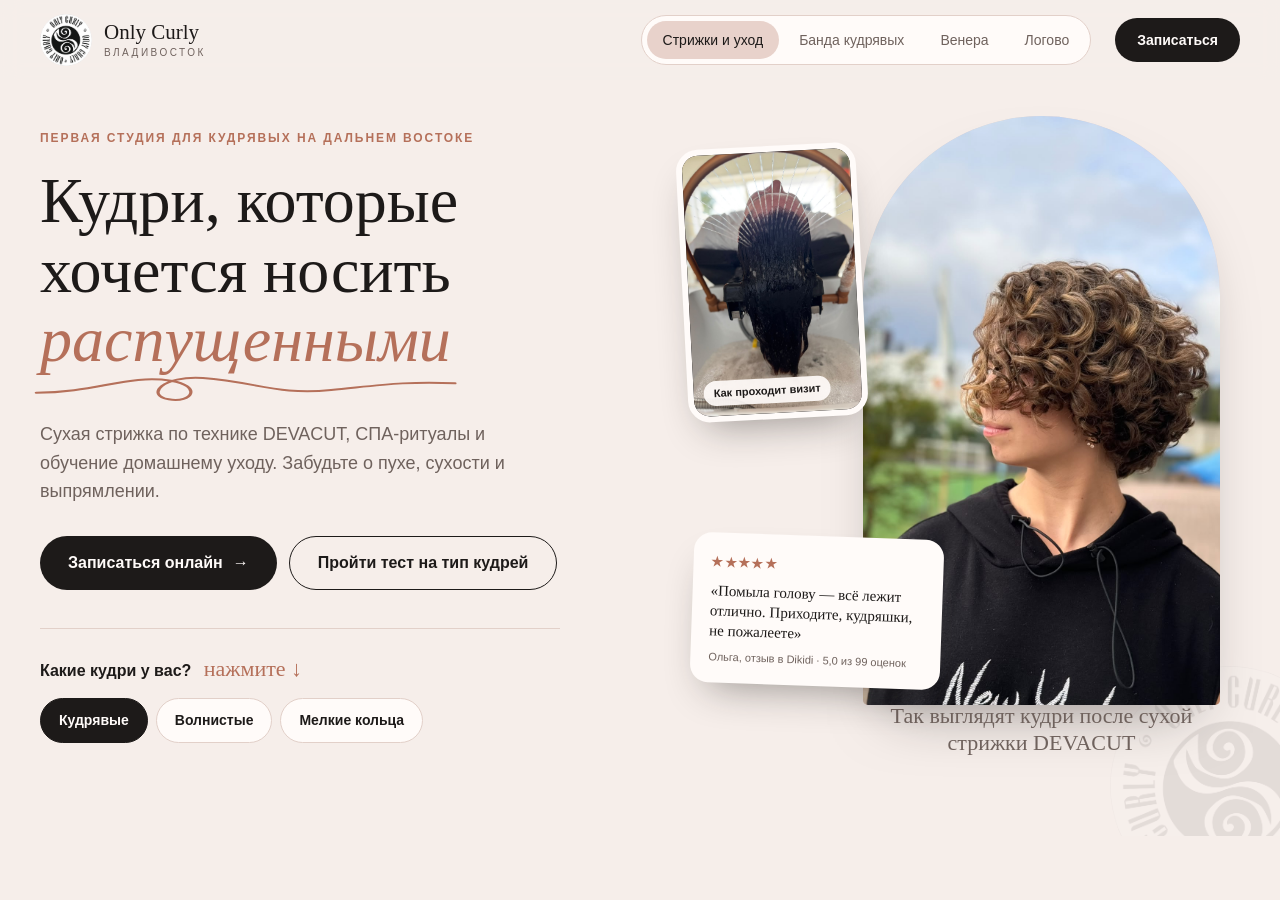
==== commit 7a7bcda8: "Add files via upload" ====
--- a/index.html
+++ b/index.html
@@ -9,77 +9,65 @@
   <link rel="icon" href="img/client/logo.png">
   <link rel="preconnect" href="https://fonts.googleapis.com">
   <link rel="preconnect" href="https://fonts.gstatic.com" crossorigin>
-  <link href="https://fonts.googleapis.com/css2?family=Unbounded:wght@400;600;800&family=Manrope:wght@400;500;600;700&display=swap" rel="stylesheet">
+  <link href="https://fonts.googleapis.com/css2?family=Prata&family=Manrope:wght@400;500;600;700&family=Caveat:wght@500&display=swap" rel="stylesheet">
   <link rel="stylesheet" href="style.css">
 </head>
 <body>
 
   <header class="header">
-    <a href="#top" class="logo"><img src="img/client/logo.png" alt="Логотип Only Curly"></a>
-    <nav class="worlds" aria-label="Направления">
-      <a href="#top" class="active">Стрижки и уход</a>
-      <a href="#club">Банда кудрявых</a>
-      <a href="#venera">Венера</a>
-      <a href="#logovo">Логово</a>
-    </nav>
-    <a class="btn btn--copper" href="https://dikidi.app/onlycurly" target="_blank" rel="noopener">Записаться</a>
+    <div class="container header__in">
+      <a href="#top" class="logo"><img src="img/client/logo.png" alt="Логотип Only Curly"><span>Only Curly<small>Владивосток</small></span></a>
+      <nav class="worlds" aria-label="Направления">
+        <a href="#top" class="active">Стрижки и уход</a>
+        <a href="#club">Банда кудрявых</a>
+        <a href="#venera">Венера</a>
+        <a href="#logovo">Логово</a>
+      </nav>
+      <a class="btn btn--dark btn--sm" href="https://dikidi.app/onlycurly" target="_blank" rel="noopener">Записаться</a>
+    </div>
   </header>
 
   <main id="top">
     <section class="hero">
-      <div class="hero__text">
-        <p class="tag">Владивосток · с любовью к кудрям</p>
-        <h1><span>Только</span><span class="h1-copper">кудри.</span></h1>
-        <p class="lead">Пух — это не характер ваших волос. Это сухость, неправильная стрижка и годы с утюжком. Мы стрижём по сухим кудрям, видя каждый локон, и учим ухаживать за ними дома.</p>
-        <div class="hero__row">
-          <a class="btn btn--copper btn--big" href="https://dikidi.app/onlycurly" target="_blank" rel="noopener">Записаться в Dikidi →</a>
-          <button class="link-btn" type="button" data-quiz>Узнать свой тип кудрей</button>
+      <div class="container hero__in">
+        <div class="hero__text">
+          <p class="kicker">Первая студия для кудрявых на Дальнем Востоке</p>
+          <h1>Кудри, которые хочется носить
+            <span class="curl-word"><em>распущенными</em>
+              <svg class="curl-line" viewBox="0 0 400 60" preserveAspectRatio="none" aria-hidden="true"><path d="M4 40 C 60 40, 90 12, 130 22 C 160 30, 150 56, 128 50 C 106 44, 122 14, 160 18 C 210 24, 230 44, 280 36 C 320 30, 350 22, 396 26"/></svg>
+            </span>
+          </h1>
+          <p class="lead">Сухая стрижка по технике DEVACUT, СПА-ритуалы и обучение домашнему уходу. Забудьте о пухе, сухости и выпрямлении.</p>
+          <div class="hero__row">
+            <a class="btn btn--dark" href="https://dikidi.app/onlycurly" target="_blank" rel="noopener">Записаться онлайн <span>→</span></a>
+            <button class="btn btn--ghost" type="button" data-quiz>Пройти тест на тип кудрей</button>
+          </div>
+
+          <div class="types">
+            <p>Какие кудри у вас? <span class="hand">нажмите ↓</span></p>
+            <div class="types__row" id="types">
+              <button type="button" class="active" data-type="curly">Кудрявые</button>
+              <button type="button" data-type="wavy">Волнистые</button>
+              <button type="button" data-type="coily">Мелкие кольца</button>
+            </div>
+          </div>
         </div>
-        <dl class="facts">
-          <div><dt>5,0</dt><dd>99 оценок</dd></div>
-          <div><dt>1 600+</dt><dd>в «Банде кудрявых»</dd></div>
-          <div><dt>DEVACUT</dt><dd>сухая стрижка</dd></div>
-        </dl>
-      </div>
 
-      <div class="hero__mosaic">
-        <figure class="m m--1"><img src="img/client/f-after.jpg" alt="Медные кудри после стрижки"></figure>
-        <figure class="m m--2"><img src="img/client/portrait-short.jpg" alt="Короткие кудри"></figure>
-        <figure class="m m--3"><img src="img/client/a-after.jpg" alt="Тёмные упругие кольца"></figure>
-        <img class="seal" src="img/client/logo.png" alt="">
-      </div>
-    </section>
-
-    <div class="ticker" aria-hidden="true">
-      <div class="ticker__track">
-        <span>сухая стрижка DEVACUT</span><i>@</i><span>СПА-ритуалы</span><i>@</i><span>без сульфатов и силиконов</span><i>@</i><span>обучение кудрявому методу</span><i>@</i>
-        <span>сухая стрижка DEVACUT</span><i>@</i><span>СПА-ритуалы</span><i>@</i><span>без сульфатов и силиконов</span><i>@</i><span>обучение кудрявому методу</span><i>@</i>
-      </div>
-    </div>
-
-    <!-- До / после -->
-    <section class="ba">
-      <div class="ba__head">
-        <h2>Потяните<br>и посмотрите</h2>
-        <p>Это не фильтры и не стоковые фото. Это наши гостьи до визита и через пару часов после.</p>
-      </div>
-      <div class="ba__wrap">
-        <div class="compare" id="compare">
-          <img class="compare__after" id="ba-after" src="img/client/f-after.jpg" alt="После">
-          <div class="compare__before" id="ba-clip"><img id="ba-before" src="img/client/f-before.jpg" alt="До"></div>
-          <span class="compare__label compare__label--l">до</span>
-          <span class="compare__label compare__label--r">после</span>
-          <div class="compare__handle" id="ba-handle"><span>↔</span></div>
-          <input class="compare__range" id="ba-range" type="range" min="0" max="100" value="50" aria-label="Сравнить до и после">
-        </div>
-        <div class="ba__thumbs" id="ba-thumbs">
-          <button class="active" type="button" data-pair="f"><img src="img/client/f-after.jpg" alt="Пара 1"></button>
-          <button type="button" data-pair="a"><img src="img/client/a-after.jpg" alt="Пара 2"></button>
-          <button type="button" data-pair="b"><img src="img/client/b-after.jpg" alt="Пара 3"></button>
-          <button type="button" data-pair="g"><img src="img/client/g-after.jpg" alt="Пара 4"></button>
-          <button type="button" data-pair="c"><img src="img/client/c-after.jpg" alt="Пара 5"></button>
+        <div class="hero__media">
+          <div class="arch"><img id="type-img" src="img/client/portrait-short.jpg" alt="Клиентка Only Curly с кудрями"></div>
+          <p class="arch-note" id="type-note">Так выглядят кудри после сухой стрижки DEVACUT</p>
+          <div class="video-card">
+            <video src="video/process-full.mp4" autoplay muted loop playsinline preload="metadata" poster="img/client/spa-wash.jpg"></video>
+            <span>Как проходит визит</span>
+          </div>
+          <figure class="review-card">
+            <b>★★★★★</b>
+            <blockquote>«Помыла голову — всё лежит отлично. Приходите, кудряшки, не пожалеете»</blockquote>
+            <figcaption>Ольга, отзыв в Dikidi · 5,0 из 99 оценок</figcaption>
+          </figure>
         </div>
       </div>
+      <img class="seal" src="img/client/logo.png" alt="" aria-hidden="true">
     </section>
   </main>
 
--- a/style.css
+++ b/style.css
@@ -1,124 +1,121 @@
-/* ===== Only Curly: чёрно-белый как логотип + медный акцент, как рыжие кудри ===== */
+/* ===== Only Curly: пудровые шторы, светлый кирпич и чёрный, как в студии ===== */
 :root {
-  --cream: #F2ECE4;
-  --paper: #FAF6F0;
-  --black: #141211;
-  --muted: #6B625C;
-  --copper: #C2552B;
-  --line: #DCD3C8;
-  --head: 'Unbounded', sans-serif;
-  --body: 'Manrope', sans-serif;
+  --bg: #F6EEEA;
+  --powder: #E8D2CB;
+  --ink: #1D1A19;
+  --muted: #6F625D;
+  --accent: #B5705A;
+  --white: #FFFBF9;
+  --line: #E2D0C9;
+  --serif: 'Prata', serif;
+  --sans: 'Manrope', sans-serif;
+  --hand: 'Caveat', cursive;
 }
 * { box-sizing: border-box; margin: 0; padding: 0; }
-body { background: var(--cream); color: var(--black); font-family: var(--body); line-height: 1.6; -webkit-font-smoothing: antialiased; overflow-x: clip; }
-img { display: block; max-width: 100%; }
+body { background: var(--bg); color: var(--ink); font-family: var(--sans); line-height: 1.6; -webkit-font-smoothing: antialiased; overflow-x: clip; }
+img, video { display: block; max-width: 100%; }
 a { color: inherit; text-decoration: none; }
 button { font: inherit; color: inherit; background: none; border: 0; cursor: pointer; }
+.container { width: min(1200px, 100% - 48px); margin: 0 auto; }
+em { font-style: italic; color: var(--accent); }
+.kicker { font-size: 12px; font-weight: 700; letter-spacing: .16em; text-transform: uppercase; color: var(--accent); }
 
-.btn { display: inline-flex; align-items: center; justify-content: center; height: 46px; padding: 0 24px; border-radius: 999px; font-weight: 700; font-size: 14px; transition: transform .2s, background .2s; }
-.btn:hover { transform: translateY(-2px); }
-.btn--copper { background: var(--copper); color: #fff; }
-.btn--copper:hover { background: #a8461f; }
-.btn--big { height: 58px; padding: 0 32px; font-size: 16px; }
-.link-btn { font-weight: 700; border-bottom: 2px solid var(--black); padding: 2px 0; transition: color .2s, border-color .2s; }
-.link-btn:hover { color: var(--copper); border-color: var(--copper); }
+.btn { display: inline-flex; align-items: center; justify-content: center; gap: 10px; height: 54px; padding: 0 28px; border-radius: 999px; font-weight: 600; transition: transform .2s, background .2s; }
+.btn span { transition: transform .2s; }
+.btn:hover span { transform: translateX(4px); }
+.btn--dark { background: var(--ink); color: var(--white); }
+.btn--dark:hover { background: #3a3331; }
+.btn--ghost { border: 1.5px solid var(--ink); }
+.btn--ghost:hover { background: var(--ink); color: var(--white); }
+.btn--sm { height: 44px; padding: 0 22px; font-size: 14px; }
+.btn--wide { width: 100%; }
 
 /* Шапка */
-.header { position: sticky; top: 0; z-index: 20; display: flex; align-items: center; gap: 28px; padding: 12px 40px; background: rgba(242, 236, 228, .92); backdrop-filter: blur(10px); border-bottom: 1px solid var(--line); }
-.logo img { width: 54px; height: 54px; border-radius: 50%; transition: transform 1s; }
-.logo:hover img { transform: rotate(360deg); }
-.worlds { display: flex; gap: 6px; margin-left: auto; }
-.worlds a { padding: 8px 14px; border-radius: 999px; font-size: 14px; font-weight: 600; color: var(--muted); transition: .2s; }
-.worlds a:hover { color: var(--black); }
-.worlds a.active { background: var(--black); color: var(--cream); }
+.header { position: sticky; top: 0; z-index: 20; background: rgba(246, 238, 234, .9); backdrop-filter: blur(10px); }
+.header__in { display: flex; align-items: center; gap: 24px; height: 80px; }
+.logo { display: flex; align-items: center; gap: 12px; }
+.logo img { width: 52px; height: 52px; border-radius: 50%; transition: transform .8s; }
+.logo:hover img { transform: rotate(180deg); }
+.logo span { font-family: var(--serif); font-size: 21px; line-height: 1; display: flex; flex-direction: column; }
+.logo small { font-family: var(--sans); font-size: 10px; letter-spacing: .25em; text-transform: uppercase; color: var(--muted); margin-top: 5px; }
+.worlds { display: flex; gap: 4px; margin-left: auto; padding: 5px; border-radius: 999px; background: var(--white); border: 1px solid var(--line); }
+.worlds a { padding: 8px 16px; border-radius: 999px; font-size: 14px; font-weight: 500; color: var(--muted); transition: .2s; }
+.worlds a:hover { color: var(--ink); }
+.worlds a.active { background: var(--powder); color: var(--ink); }
 
 /* Первый экран */
-.hero { display: grid; grid-template-columns: 1fr 1fr; height: min(calc(100vh - 79px), 860px); min-height: 620px; }
-.hero__text { padding: 60px 40px 50px; display: flex; flex-direction: column; justify-content: center; }
-.tag { font-size: 13px; font-weight: 700; letter-spacing: .08em; text-transform: uppercase; color: var(--copper); margin-bottom: 20px; }
-.hero h1 { font-family: var(--head); font-weight: 800; text-transform: uppercase; font-size: clamp(56px, 8.4vw, 132px); line-height: .88; letter-spacing: -.035em; margin-bottom: 30px; }
-.hero h1 span { display: block; }
-.h1-copper { color: var(--copper); }
-.lead { font-size: 17px; max-width: 470px; color: #3b3532; margin-bottom: 32px; }
-.hero__row { display: flex; align-items: center; gap: 26px; flex-wrap: wrap; }
-.facts { display: flex; gap: 36px; margin-top: 46px; padding-top: 22px; border-top: 1.5px solid var(--black); max-width: 520px; }
-.facts dt { font-family: var(--head); font-weight: 600; font-size: 22px; }
-.facts dd { font-size: 13px; color: var(--muted); }
+.hero { position: relative; padding: 36px 0 80px; overflow: hidden; }
+.hero__in { position: relative; z-index: 1; display: grid; grid-template-columns: 1.05fr 1fr; gap: 56px; align-items: center; }
+.hero h1 { font-family: var(--serif); font-weight: 400; font-size: clamp(40px, 5vw, 68px); line-height: 1.08; margin: 18px 0 26px; }
+.curl-word { position: relative; display: inline-block; padding-bottom: 6px; }
+.curl-line { position: absolute; left: -2%; bottom: -26px; width: 104%; height: 40px; overflow: visible; }
+.curl-line path { fill: none; stroke: var(--accent); stroke-width: 3; stroke-linecap: round; stroke-dasharray: 700; stroke-dashoffset: 700; animation: draw 2.2s .5s cubic-bezier(.6, .1, .3, 1) forwards; }
+@keyframes draw { to { stroke-dashoffset: 0; } }
+.lead { font-size: 18px; color: var(--muted); max-width: 500px; margin: 40px 0 30px; }
+.hero__row { display: flex; gap: 12px; flex-wrap: wrap; }
 
-.hero__mosaic { position: relative; display: grid; grid-template-columns: 1.2fr 1fr; grid-template-rows: 1fr 1fr; gap: 6px; background: var(--black); padding: 6px; }
-.m { overflow: hidden; }
-.m img { width: 100%; height: 100%; object-fit: cover; transition: transform 1.2s cubic-bezier(.2, .7, .2, 1); }
-.m:hover img { transform: scale(1.05); }
-.m--1 { grid-row: 1 / 3; }
-.m--2 img { object-position: 50% 30%; }
-.seal { position: absolute; left: -58px; top: 50%; width: 116px; height: 116px; margin-top: -58px; border-radius: 50%; border: 5px solid var(--cream); animation: spin 22s linear infinite; }
+/* Переключатель типа кудрей */
+.types { margin-top: 38px; padding-top: 22px; border-top: 1px solid var(--line); max-width: 520px; }
+.types p { font-weight: 600; margin-bottom: 12px; }
+.hand { font-family: var(--hand); font-size: 22px; color: var(--accent); margin-left: 8px; font-weight: 500; }
+.types__row { display: flex; gap: 8px; flex-wrap: wrap; }
+.types__row button { padding: 10px 18px; border-radius: 999px; border: 1.5px solid var(--line); background: var(--white); font-size: 14px; font-weight: 600; transition: .2s; }
+.types__row button:hover { border-color: var(--ink); }
+.types__row button.active { background: var(--ink); border-color: var(--ink); color: var(--white); }
+
+.hero__media { position: relative; height: 640px; }
+.arch { position: absolute; right: 20px; top: 0; width: 64%; height: 92%; border-radius: 999px 999px 28px 28px; overflow: hidden; box-shadow: 0 30px 60px -30px rgba(29, 26, 25, .5); background: var(--powder); }
+.arch img { width: 100%; height: 100%; object-fit: cover; transition: opacity .35s, transform .6s; }
+.arch img.swap { opacity: 0; transform: scale(1.04); }
+.arch-note { position: absolute; right: 20px; bottom: 0; width: 64%; text-align: center; font-family: var(--hand); font-size: 22px; color: var(--muted); line-height: 1.2; }
+.video-card { position: absolute; left: 0; top: 30px; width: 180px; border-radius: 22px; overflow: hidden; border: 6px solid var(--white); box-shadow: 0 20px 40px -18px rgba(29, 26, 25, .45); background: var(--ink); transform: rotate(-3deg); }
+.video-card video { width: 100%; aspect-ratio: 9 / 14; object-fit: cover; }
+.video-card span { position: absolute; left: 10px; bottom: 10px; padding: 4px 10px; border-radius: 999px; background: rgba(255, 251, 249, .92); font-size: 11px; font-weight: 700; }
+.review-card { position: absolute; left: 10px; bottom: 70px; width: 250px; padding: 16px 18px; border-radius: 18px; background: var(--white); box-shadow: 0 20px 40px -18px rgba(29, 26, 25, .45); transform: rotate(2deg); }
+.review-card b { color: var(--accent); letter-spacing: .1em; font-size: 13px; }
+.review-card blockquote { font-family: var(--serif); font-size: 15px; line-height: 1.35; margin: 6px 0 8px; }
+.review-card figcaption { font-size: 11px; color: var(--muted); }
+
+.seal { position: absolute; right: -70px; bottom: -70px; width: 240px; height: 240px; border-radius: 50%; opacity: .08; animation: spin 40s linear infinite; pointer-events: none; }
 @keyframes spin { to { transform: rotate(360deg); } }
 
-/* Бегущая строка */
-.ticker { overflow: hidden; background: var(--black); color: var(--cream); padding: 16px 0; }
-.ticker__track { display: flex; gap: 30px; width: max-content; animation: run 28s linear infinite; font-family: var(--head); font-size: 15px; text-transform: uppercase; white-space: nowrap; }
-.ticker i { font-style: normal; color: var(--copper); }
-@keyframes run { to { transform: translateX(-50%); } }
-
-/* До / после */
-.ba { display: grid; grid-template-columns: .8fr 1.2fr; gap: 60px; align-items: center; padding: 110px 40px; max-width: 1360px; margin: 0 auto; }
-.ba h2 { font-family: var(--head); font-weight: 800; text-transform: uppercase; font-size: clamp(34px, 4vw, 58px); line-height: .95; letter-spacing: -.03em; margin-bottom: 20px; }
-.ba__head p { color: var(--muted); font-size: 17px; max-width: 380px; }
-.ba__wrap { display: grid; grid-template-columns: 1fr 86px; gap: 14px; }
-.compare { position: relative; aspect-ratio: 4 / 5; max-height: 640px; overflow: hidden; border-radius: 6px; background: var(--black); user-select: none; }
-.compare img { width: 100%; height: 100%; object-fit: cover; }
-.compare__after { position: absolute; inset: 0; }
-.compare__before { position: absolute; inset: 0; clip-path: inset(0 50% 0 0); }
-.compare__label { position: absolute; top: 16px; padding: 5px 12px; border-radius: 999px; background: var(--cream); font-size: 12px; font-weight: 800; text-transform: uppercase; letter-spacing: .06em; }
-.compare__label--l { left: 16px; }
-.compare__label--r { right: 16px; background: var(--copper); color: #fff; }
-.compare__handle { position: absolute; top: 0; bottom: 0; left: 50%; width: 3px; margin-left: -1.5px; background: var(--cream); pointer-events: none; }
-.compare__handle span { position: absolute; top: 50%; left: 50%; width: 52px; height: 52px; margin: -26px 0 0 -26px; border-radius: 50%; background: var(--cream); display: grid; place-items: center; font-weight: 800; box-shadow: 0 6px 20px rgba(0, 0, 0, .3); }
-.compare__range { position: absolute; inset: 0; width: 100%; height: 100%; opacity: 0; cursor: ew-resize; margin: 0; }
-.ba__thumbs { display: flex; flex-direction: column; gap: 10px; }
-.ba__thumbs button { aspect-ratio: 3 / 4; border-radius: 6px; overflow: hidden; opacity: .5; outline: 3px solid transparent; outline-offset: 2px; transition: .2s; }
-.ba__thumbs button:hover { opacity: .85; }
-.ba__thumbs button.active { opacity: 1; outline-color: var(--copper); }
-.ba__thumbs img { width: 100%; height: 100%; object-fit: cover; }
-
 /* Окно теста */
-.modal { position: fixed; inset: 0; z-index: 50; background: rgba(20, 18, 17, .6); display: flex; align-items: center; justify-content: center; padding: 20px; opacity: 0; visibility: hidden; transition: .3s; }
+.modal { position: fixed; inset: 0; z-index: 50; background: rgba(29, 26, 25, .55); display: flex; align-items: center; justify-content: center; padding: 20px; opacity: 0; visibility: hidden; transition: .3s; }
 .modal.open { opacity: 1; visibility: visible; }
-.modal__box { position: relative; width: min(540px, 100%); max-height: calc(100vh - 40px); overflow-y: auto; background: var(--paper); border-radius: 16px; padding: 34px; }
-.modal__close { position: absolute; right: 16px; top: 14px; width: 40px; height: 40px; border-radius: 50%; background: var(--cream); font-size: 26px; line-height: 1; }
-.modal h3 { font-family: var(--head); font-weight: 600; font-size: 22px; line-height: 1.25; margin: 8px 0 18px; }
-.kicker { font-size: 12px; font-weight: 700; letter-spacing: .14em; text-transform: uppercase; color: var(--copper); }
-.quiz__bar { height: 5px; background: var(--line); margin: 6px 50px 24px 0; overflow: hidden; }
-.quiz__bar i { display: block; height: 100%; width: 0; background: var(--copper); transition: width .35s; }
+.modal__box { position: relative; width: min(540px, 100%); max-height: calc(100vh - 40px); overflow-y: auto; background: var(--bg); border-radius: 26px; padding: 34px; }
+.modal__close { position: absolute; right: 16px; top: 14px; width: 40px; height: 40px; border-radius: 50%; background: var(--white); font-size: 26px; line-height: 1; }
+.modal h3 { font-family: var(--serif); font-weight: 400; font-size: 27px; line-height: 1.15; margin: 8px 0 18px; }
+.quiz__bar { height: 6px; border-radius: 3px; background: var(--line); margin: 6px 50px 24px 0; overflow: hidden; }
+.quiz__bar i { display: block; height: 100%; width: 0; background: var(--accent); transition: width .35s; }
 .q-opts { display: grid; gap: 10px; }
-.q-opt { text-align: left; padding: 15px 18px; border-radius: 10px; border: 1.5px solid var(--line); background: #fff; font-weight: 600; transition: .2s; }
-.q-opt:hover { border-color: var(--black); transform: translateX(4px); }
+.q-opt { text-align: left; padding: 15px 18px; border-radius: 16px; border: 1.5px solid var(--line); background: var(--white); font-weight: 500; transition: .2s; }
+.q-opt:hover { border-color: var(--ink); transform: translateX(4px); }
 .q-opt small { display: block; color: var(--muted); font-weight: 400; font-size: 13px; }
 .q-back { margin-top: 14px; font-size: 14px; color: var(--muted); }
-.result { display: grid; grid-template-columns: 120px 1fr; gap: 18px; align-items: center; margin-bottom: 20px; }
-.result img { width: 120px; height: 160px; object-fit: cover; border-radius: 8px; }
-.result b { font-family: var(--head); font-weight: 800; text-transform: uppercase; font-size: 24px; color: var(--copper); display: block; line-height: 1.1; }
+.result { display: grid; grid-template-columns: 130px 1fr; gap: 18px; align-items: center; margin-bottom: 20px; }
+.result img { width: 130px; height: 170px; object-fit: cover; border-radius: 999px 999px 14px 14px; }
+.result b { font-family: var(--serif); font-weight: 400; font-size: 30px; color: var(--accent); display: block; line-height: 1.1; }
 .result p { color: var(--muted); margin-top: 8px; font-size: 15px; }
-.btn--wide { width: 100%; height: 54px; }
 
-@media (max-width: 1000px) { .worlds { display: none; } .header .btn { margin-left: auto; } }
-@media (max-width: 820px) {
-  .header { padding: 10px 16px; }
+@media (max-width: 1080px) { .worlds { display: none; } .header .btn--sm { margin-left: auto; } }
+@media (max-width: 860px) {
+  .container { width: calc(100% - 32px); }
+  .header__in { height: 68px; }
   .logo img { width: 44px; height: 44px; }
-  .hero { grid-template-columns: 1fr; height: auto; min-height: 0; }
-  .hero__mosaic { order: -1; height: 380px; }
-  .seal { left: auto; right: 16px; top: auto; bottom: -50px; margin: 0; width: 96px; height: 96px; }
-  .hero__text { padding: 40px 16px 50px; }
-  .hero h1 { font-size: 64px; }
+  .hero { padding: 10px 0 60px; }
+  .hero__in { grid-template-columns: 1fr; gap: 34px; }
+  .hero__media { height: 500px; order: -1; }
+  .arch { width: 72%; right: 0; height: 90%; }
+  .arch-note { right: 0; width: 72%; font-size: 19px; }
+  .video-card { width: 120px; top: 14px; border-width: 4px; }
+  .review-card { display: none; }
+  .review-card blockquote { font-size: 13px; }
   .lead { font-size: 15px; }
-  .facts { gap: 18px; }
-  .facts dt { font-size: 17px; }
-  .facts dd { font-size: 12px; }
-  .ba { grid-template-columns: 1fr; gap: 26px; padding: 70px 16px; }
-  .ba__wrap { grid-template-columns: 1fr; }
-  .ba__thumbs { flex-direction: row; }
-  .ba__thumbs button { flex: 1; }
+  .seal { display: none; }
   .modal { padding: 0; align-items: flex-end; }
-  .modal__box { border-radius: 16px 16px 0 0; padding: 28px 20px; }
+  .modal__box { border-radius: 26px 26px 0 0; padding: 28px 20px; }
 }
-@media (prefers-reduced-motion: reduce) { *, *::before, *::after { animation: none !important; transition: none !important; } }
+@media (prefers-reduced-motion: reduce) {
+  *, *::before, *::after { animation: none !important; transition: none !important; }
+  .curl-line path { stroke-dashoffset: 0; }
+}
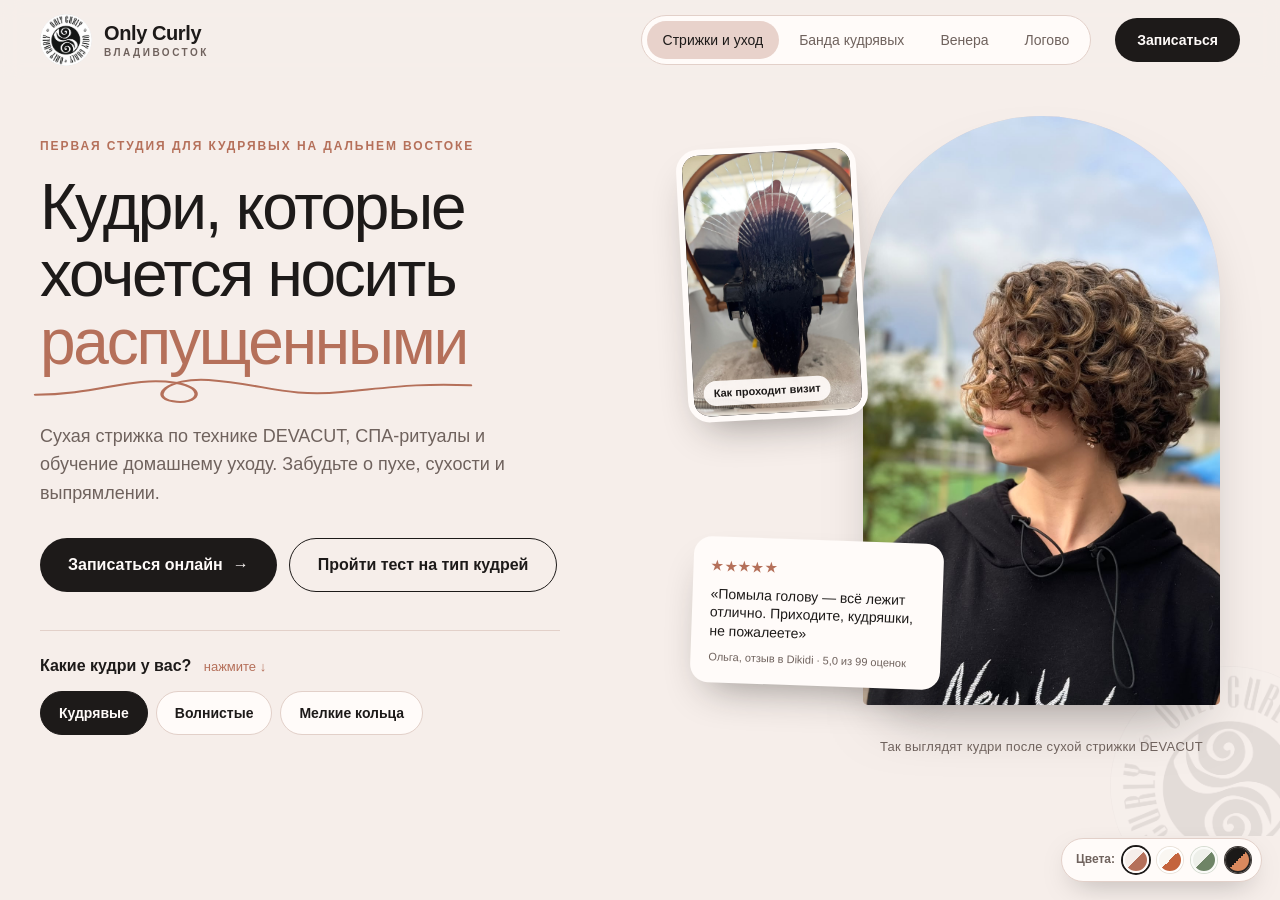
==== commit 19260b9f: "Add files via upload" ====
--- a/index.html
+++ b/index.html
@@ -9,7 +9,7 @@
   <link rel="icon" href="img/client/logo.png">
   <link rel="preconnect" href="https://fonts.googleapis.com">
   <link rel="preconnect" href="https://fonts.gstatic.com" crossorigin>
-  <link href="https://fonts.googleapis.com/css2?family=Prata&family=Manrope:wght@400;500;600;700&family=Caveat:wght@500&display=swap" rel="stylesheet">
+  <link href="https://fonts.googleapis.com/css2?family=Manrope:wght@300;400;500;600;700&display=swap" rel="stylesheet">
   <link rel="stylesheet" href="style.css">
 </head>
 <body>
@@ -79,6 +79,15 @@
     </div>
   </div>
 
+  <!-- Переключатель палитр: только для выбора, на готовом сайте уберём -->
+  <div class="palette" aria-label="Палитра">
+    <span>Цвета:</span>
+    <button type="button" data-theme="" class="sw-powder active" title="Пудра"></button>
+    <button type="button" data-theme="milk" class="sw-milk" title="Молоко и терракота"></button>
+    <button type="button" data-theme="sage" class="sw-sage" title="Шалфей"></button>
+    <button type="button" data-theme="graphite" class="sw-graphite" title="Графит и медь"></button>
+  </div>
+
   <script src="main.js"></script>
 </body>
 </html>
--- a/style.css
+++ b/style.css
@@ -7,9 +7,10 @@
   --accent: #B5705A;
   --white: #FFFBF9;
   --line: #E2D0C9;
-  --serif: 'Prata', serif;
+  --serif: 'Manrope', sans-serif;
   --sans: 'Manrope', sans-serif;
-  --hand: 'Caveat', cursive;
+  --hand: 'Manrope', sans-serif;
+  --header: rgba(246, 238, 234, .9);
 }
 * { box-sizing: border-box; margin: 0; padding: 0; }
 body { background: var(--bg); color: var(--ink); font-family: var(--sans); line-height: 1.6; -webkit-font-smoothing: antialiased; overflow-x: clip; }
@@ -17,7 +18,7 @@
 a { color: inherit; text-decoration: none; }
 button { font: inherit; color: inherit; background: none; border: 0; cursor: pointer; }
 .container { width: min(1200px, 100% - 48px); margin: 0 auto; }
-em { font-style: italic; color: var(--accent); }
+em { font-style: normal; color: var(--accent); }
 .kicker { font-size: 12px; font-weight: 700; letter-spacing: .16em; text-transform: uppercase; color: var(--accent); }
 
 .btn { display: inline-flex; align-items: center; justify-content: center; gap: 10px; height: 54px; padding: 0 28px; border-radius: 999px; font-weight: 600; transition: transform .2s, background .2s; }
@@ -31,12 +32,12 @@
 .btn--wide { width: 100%; }
 
 /* Шапка */
-.header { position: sticky; top: 0; z-index: 20; background: rgba(246, 238, 234, .9); backdrop-filter: blur(10px); }
+.header { position: sticky; top: 0; z-index: 20; background: var(--header); backdrop-filter: blur(10px); }
 .header__in { display: flex; align-items: center; gap: 24px; height: 80px; }
 .logo { display: flex; align-items: center; gap: 12px; }
 .logo img { width: 52px; height: 52px; border-radius: 50%; transition: transform .8s; }
 .logo:hover img { transform: rotate(180deg); }
-.logo span { font-family: var(--serif); font-size: 21px; line-height: 1; display: flex; flex-direction: column; }
+.logo span { font-family: var(--serif); font-weight: 600; letter-spacing: -.02em; font-size: 20px; line-height: 1; display: flex; flex-direction: column; }
 .logo small { font-family: var(--sans); font-size: 10px; letter-spacing: .25em; text-transform: uppercase; color: var(--muted); margin-top: 5px; }
 .worlds { display: flex; gap: 4px; margin-left: auto; padding: 5px; border-radius: 999px; background: var(--white); border: 1px solid var(--line); }
 .worlds a { padding: 8px 16px; border-radius: 999px; font-size: 14px; font-weight: 500; color: var(--muted); transition: .2s; }
@@ -46,7 +47,7 @@
 /* Первый экран */
 .hero { position: relative; padding: 36px 0 80px; overflow: hidden; }
 .hero__in { position: relative; z-index: 1; display: grid; grid-template-columns: 1.05fr 1fr; gap: 56px; align-items: center; }
-.hero h1 { font-family: var(--serif); font-weight: 400; font-size: clamp(40px, 5vw, 68px); line-height: 1.08; margin: 18px 0 26px; }
+.hero h1 { font-family: var(--serif); font-weight: 300; font-size: clamp(40px, 5vw, 68px); line-height: 1.05; letter-spacing: -.035em; margin: 18px 0 26px; }
 .curl-word { position: relative; display: inline-block; padding-bottom: 6px; }
 .curl-line { position: absolute; left: -2%; bottom: -26px; width: 104%; height: 40px; overflow: visible; }
 .curl-line path { fill: none; stroke: var(--accent); stroke-width: 3; stroke-linecap: round; stroke-dasharray: 700; stroke-dashoffset: 700; animation: draw 2.2s .5s cubic-bezier(.6, .1, .3, 1) forwards; }
@@ -57,7 +58,7 @@
 /* Переключатель типа кудрей */
 .types { margin-top: 38px; padding-top: 22px; border-top: 1px solid var(--line); max-width: 520px; }
 .types p { font-weight: 600; margin-bottom: 12px; }
-.hand { font-family: var(--hand); font-size: 22px; color: var(--accent); margin-left: 8px; font-weight: 500; }
+.hand { font-size: 13px; color: var(--accent); margin-left: 8px; font-weight: 500; }
 .types__row { display: flex; gap: 8px; flex-wrap: wrap; }
 .types__row button { padding: 10px 18px; border-radius: 999px; border: 1.5px solid var(--line); background: var(--white); font-size: 14px; font-weight: 600; transition: .2s; }
 .types__row button:hover { border-color: var(--ink); }
@@ -67,13 +68,13 @@
 .arch { position: absolute; right: 20px; top: 0; width: 64%; height: 92%; border-radius: 999px 999px 28px 28px; overflow: hidden; box-shadow: 0 30px 60px -30px rgba(29, 26, 25, .5); background: var(--powder); }
 .arch img { width: 100%; height: 100%; object-fit: cover; transition: opacity .35s, transform .6s; }
 .arch img.swap { opacity: 0; transform: scale(1.04); }
-.arch-note { position: absolute; right: 20px; bottom: 0; width: 64%; text-align: center; font-family: var(--hand); font-size: 22px; color: var(--muted); line-height: 1.2; }
+.arch-note { position: absolute; right: 20px; bottom: 0; width: 64%; text-align: center; font-size: 13px; color: var(--muted); line-height: 1.4; letter-spacing: .02em; }
 .video-card { position: absolute; left: 0; top: 30px; width: 180px; border-radius: 22px; overflow: hidden; border: 6px solid var(--white); box-shadow: 0 20px 40px -18px rgba(29, 26, 25, .45); background: var(--ink); transform: rotate(-3deg); }
 .video-card video { width: 100%; aspect-ratio: 9 / 14; object-fit: cover; }
 .video-card span { position: absolute; left: 10px; bottom: 10px; padding: 4px 10px; border-radius: 999px; background: rgba(255, 251, 249, .92); font-size: 11px; font-weight: 700; }
 .review-card { position: absolute; left: 10px; bottom: 70px; width: 250px; padding: 16px 18px; border-radius: 18px; background: var(--white); box-shadow: 0 20px 40px -18px rgba(29, 26, 25, .45); transform: rotate(2deg); }
 .review-card b { color: var(--accent); letter-spacing: .1em; font-size: 13px; }
-.review-card blockquote { font-family: var(--serif); font-size: 15px; line-height: 1.35; margin: 6px 0 8px; }
+.review-card blockquote { font-family: var(--serif); font-weight: 500; font-size: 14px; line-height: 1.35; margin: 6px 0 8px; }
 .review-card figcaption { font-size: 11px; color: var(--muted); }
 
 .seal { position: absolute; right: -70px; bottom: -70px; width: 240px; height: 240px; border-radius: 50%; opacity: .08; animation: spin 40s linear infinite; pointer-events: none; }
@@ -84,7 +85,7 @@
 .modal.open { opacity: 1; visibility: visible; }
 .modal__box { position: relative; width: min(540px, 100%); max-height: calc(100vh - 40px); overflow-y: auto; background: var(--bg); border-radius: 26px; padding: 34px; }
 .modal__close { position: absolute; right: 16px; top: 14px; width: 40px; height: 40px; border-radius: 50%; background: var(--white); font-size: 26px; line-height: 1; }
-.modal h3 { font-family: var(--serif); font-weight: 400; font-size: 27px; line-height: 1.15; margin: 8px 0 18px; }
+.modal h3 { font-family: var(--serif); font-weight: 400; letter-spacing: -.02em; font-size: 24px; line-height: 1.15; margin: 8px 0 18px; }
 .quiz__bar { height: 6px; border-radius: 3px; background: var(--line); margin: 6px 50px 24px 0; overflow: hidden; }
 .quiz__bar i { display: block; height: 100%; width: 0; background: var(--accent); transition: width .35s; }
 .q-opts { display: grid; gap: 10px; }
@@ -94,7 +95,7 @@
 .q-back { margin-top: 14px; font-size: 14px; color: var(--muted); }
 .result { display: grid; grid-template-columns: 130px 1fr; gap: 18px; align-items: center; margin-bottom: 20px; }
 .result img { width: 130px; height: 170px; object-fit: cover; border-radius: 999px 999px 14px 14px; }
-.result b { font-family: var(--serif); font-weight: 400; font-size: 30px; color: var(--accent); display: block; line-height: 1.1; }
+.result b { font-family: var(--serif); font-weight: 300; letter-spacing: -.02em; font-size: 30px; color: var(--accent); display: block; line-height: 1.1; }
 .result p { color: var(--muted); margin-top: 8px; font-size: 15px; }
 
 @media (max-width: 1080px) { .worlds { display: none; } .header .btn--sm { margin-left: auto; } }
@@ -106,7 +107,7 @@
   .hero__in { grid-template-columns: 1fr; gap: 34px; }
   .hero__media { height: 500px; order: -1; }
   .arch { width: 72%; right: 0; height: 90%; }
-  .arch-note { right: 0; width: 72%; font-size: 19px; }
+  .arch-note { right: 0; width: 72%; font-size: 12px; }
   .video-card { width: 120px; top: 14px; border-width: 4px; }
   .review-card { display: none; }
   .review-card blockquote { font-size: 13px; }
@@ -119,3 +120,22 @@
   *, *::before, *::after { animation: none !important; transition: none !important; }
   .curl-line path { stroke-dashoffset: 0; }
 }
+
+/* ===== Палитры (переключатель для сравнения) ===== */
+[data-theme="sage"] { --bg: #EEF0EA; --powder: #DCE3D6; --ink: #1E2420; --muted: #66706A; --accent: #6E8466; --white: #FAFBF8; --line: #D6DDD2; --header: rgba(238, 240, 234, .9); }
+[data-theme="milk"] { --bg: #FAF7F2; --powder: #F0E3D8; --ink: #22201E; --muted: #75706B; --accent: #C4643D; --white: #FFFFFF; --line: #EAE2D9; --header: rgba(250, 247, 242, .9); }
+[data-theme="graphite"] { --bg: #1B1918; --powder: #2E2A28; --ink: #F3ECE6; --muted: #A99D95; --accent: #D9895E; --white: #262321; --line: #3A3431; --header: rgba(27, 25, 24, .88); }
+[data-theme="graphite"] .btn--dark { background: var(--accent); color: #1B1918; }
+[data-theme="graphite"] .btn--dark:hover { background: #e79c72; }
+[data-theme="graphite"] .types__row button.active { background: var(--accent); border-color: var(--accent); color: #1B1918; }
+[data-theme="graphite"] .seal, [data-theme="graphite"] .logo img { filter: invert(1); }
+[data-theme="graphite"] .modal__box { background: var(--white); }
+
+.palette { position: fixed; right: 18px; bottom: 18px; z-index: 40; display: flex; align-items: center; gap: 8px; padding: 8px 10px 8px 14px; border-radius: 999px; background: var(--white); border: 1px solid var(--line); box-shadow: 0 10px 30px -12px rgba(0, 0, 0, .35); font-size: 12px; font-weight: 600; color: var(--muted); }
+.palette button { width: 26px; height: 26px; border-radius: 50%; border: 2px solid var(--white); box-shadow: 0 0 0 1px var(--line); transition: transform .2s; }
+.palette button:hover { transform: scale(1.12); }
+.palette button.active { box-shadow: 0 0 0 2px var(--ink); }.sw-powder { background: linear-gradient(135deg, #F6EEEA 50%, #B5705A 50%); }
+.sw-milk { background: linear-gradient(135deg, #FAF7F2 50%, #C4643D 50%); }
+.sw-sage { background: linear-gradient(135deg, #EEF0EA 50%, #6E8466 50%); }
+.sw-graphite { background: linear-gradient(135deg, #1B1918 50%, #D9895E 50%); }
+.video-card span { color: #1D1A19; }
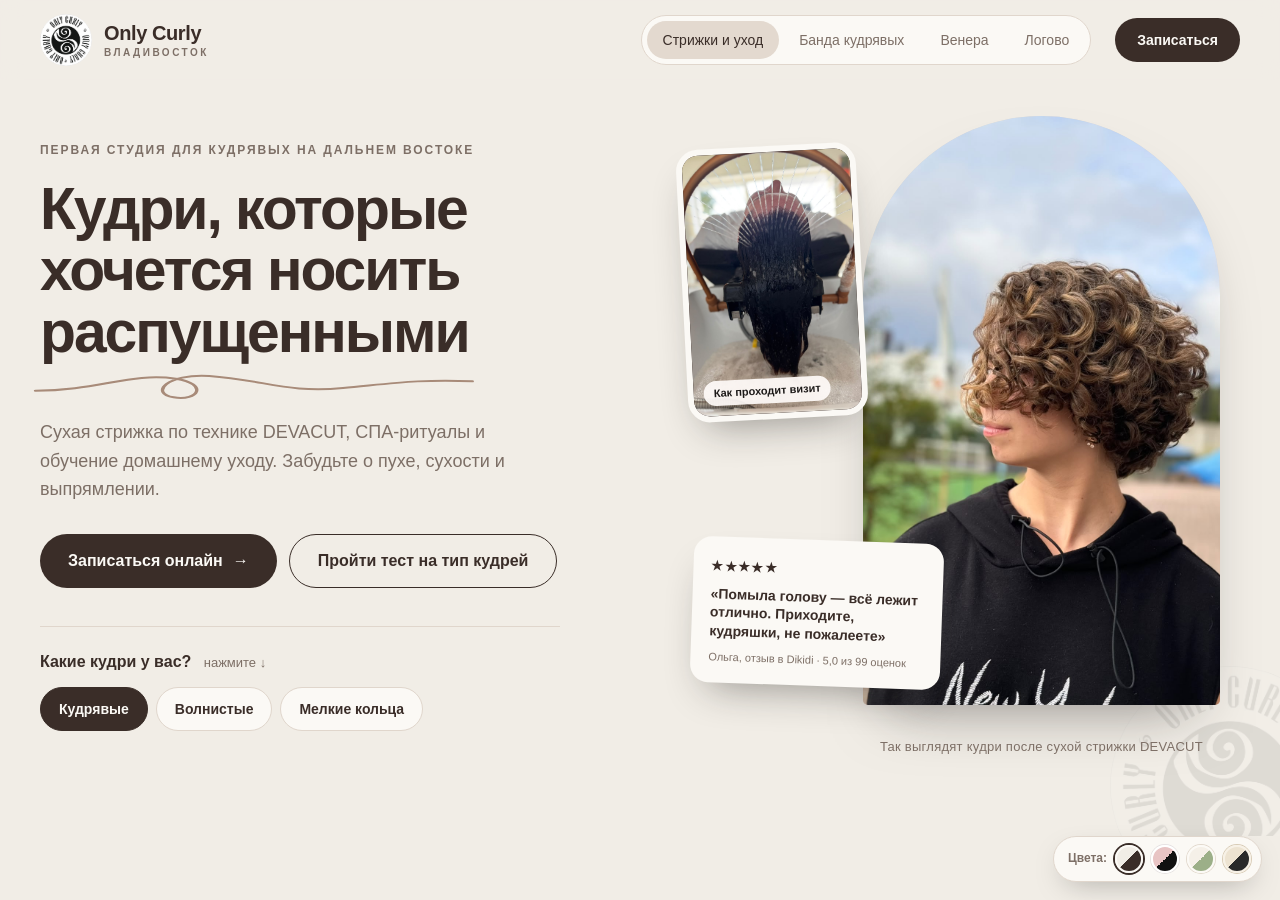
==== commit ed24bec0: "Add files via upload" ====
--- a/index.html
+++ b/index.html
@@ -9,8 +9,8 @@
   <link rel="icon" href="img/client/logo.png">
   <link rel="preconnect" href="https://fonts.googleapis.com">
   <link rel="preconnect" href="https://fonts.gstatic.com" crossorigin>
-  <link href="https://fonts.googleapis.com/css2?family=Manrope:wght@300;400;500;600;700&display=swap" rel="stylesheet">
-  <link rel="stylesheet" href="style.css">
+  <link href="https://fonts.googleapis.com/css2?family=Manrope:wght@400;500;600;700;800&display=swap" rel="stylesheet">
+  <link rel="stylesheet" href="style.css?v=6">
 </head>
 <body>
 
@@ -82,12 +82,12 @@
   <!-- Переключатель палитр: только для выбора, на готовом сайте уберём -->
   <div class="palette" aria-label="Палитра">
     <span>Цвета:</span>
-    <button type="button" data-theme="" class="sw-powder active" title="Пудра"></button>
-    <button type="button" data-theme="milk" class="sw-milk" title="Молоко и терракота"></button>
-    <button type="button" data-theme="sage" class="sw-sage" title="Шалфей"></button>
-    <button type="button" data-theme="graphite" class="sw-graphite" title="Графит и медь"></button>
+    <button type="button" data-theme="" class="sw-nude active" title="Нюд"></button>
+    <button type="button" data-theme="lux" class="sw-lux" title="Чёрный и пудра"></button>
+    <button type="button" data-theme="natural" class="sw-natural" title="Крем и шалфей"></button>
+    <button type="button" data-theme="taupe" class="sw-taupe" title="Тауп и чёрный"></button>
   </div>
 
-  <script src="main.js"></script>
+  <script src="main.js?v=6"></script>
 </body>
 </html>
--- a/style.css
+++ b/style.css
@@ -1,16 +1,16 @@
 /* ===== Only Curly: пудровые шторы, светлый кирпич и чёрный, как в студии ===== */
 :root {
-  --bg: #F6EEEA;
-  --powder: #E8D2CB;
-  --ink: #1D1A19;
-  --muted: #6F625D;
-  --accent: #B5705A;
-  --white: #FFFBF9;
-  --line: #E2D0C9;
+  --bg: #F1EDE6;
+  --powder: #E3D9CF;
+  --ink: #3A2D28;
+  --muted: #7D6F66;
+  --accent: #A88B79;
+  --white: #FBF9F5;
+  --line: #E0D6CC;
   --serif: 'Manrope', sans-serif;
   --sans: 'Manrope', sans-serif;
   --hand: 'Manrope', sans-serif;
-  --header: rgba(246, 238, 234, .9);
+  --header: rgba(241, 237, 230, .9);
 }
 * { box-sizing: border-box; margin: 0; padding: 0; }
 body { background: var(--bg); color: var(--ink); font-family: var(--sans); line-height: 1.6; -webkit-font-smoothing: antialiased; overflow-x: clip; }
@@ -18,8 +18,8 @@
 a { color: inherit; text-decoration: none; }
 button { font: inherit; color: inherit; background: none; border: 0; cursor: pointer; }
 .container { width: min(1200px, 100% - 48px); margin: 0 auto; }
-em { font-style: normal; color: var(--accent); }
-.kicker { font-size: 12px; font-weight: 700; letter-spacing: .16em; text-transform: uppercase; color: var(--accent); }
+em { font-style: normal; color: inherit; }
+.kicker { font-size: 12px; font-weight: 700; letter-spacing: .16em; text-transform: uppercase; color: var(--muted); }
 
 .btn { display: inline-flex; align-items: center; justify-content: center; gap: 10px; height: 54px; padding: 0 28px; border-radius: 999px; font-weight: 600; transition: transform .2s, background .2s; }
 .btn span { transition: transform .2s; }
@@ -37,7 +37,7 @@
 .logo { display: flex; align-items: center; gap: 12px; }
 .logo img { width: 52px; height: 52px; border-radius: 50%; transition: transform .8s; }
 .logo:hover img { transform: rotate(180deg); }
-.logo span { font-family: var(--serif); font-weight: 600; letter-spacing: -.02em; font-size: 20px; line-height: 1; display: flex; flex-direction: column; }
+.logo span { font-family: var(--serif); font-weight: 800; letter-spacing: -.02em; font-size: 20px; line-height: 1; display: flex; flex-direction: column; }
 .logo small { font-family: var(--sans); font-size: 10px; letter-spacing: .25em; text-transform: uppercase; color: var(--muted); margin-top: 5px; }
 .worlds { display: flex; gap: 4px; margin-left: auto; padding: 5px; border-radius: 999px; background: var(--white); border: 1px solid var(--line); }
 .worlds a { padding: 8px 16px; border-radius: 999px; font-size: 14px; font-weight: 500; color: var(--muted); transition: .2s; }
@@ -47,18 +47,18 @@
 /* Первый экран */
 .hero { position: relative; padding: 36px 0 80px; overflow: hidden; }
 .hero__in { position: relative; z-index: 1; display: grid; grid-template-columns: 1.05fr 1fr; gap: 56px; align-items: center; }
-.hero h1 { font-family: var(--serif); font-weight: 300; font-size: clamp(40px, 5vw, 68px); line-height: 1.05; letter-spacing: -.035em; margin: 18px 0 26px; }
+.hero h1 { font-family: var(--serif); font-weight: 800; font-size: clamp(38px, 4.6vw, 64px); line-height: 1.04; letter-spacing: -.035em; margin: 18px 0 26px; }
 .curl-word { position: relative; display: inline-block; padding-bottom: 6px; }
-.curl-line { position: absolute; left: -2%; bottom: -26px; width: 104%; height: 40px; overflow: visible; }
+.curl-line { position: absolute; left: -2%; bottom: -36px; width: 104%; height: 40px; overflow: visible; }
 .curl-line path { fill: none; stroke: var(--accent); stroke-width: 3; stroke-linecap: round; stroke-dasharray: 700; stroke-dashoffset: 700; animation: draw 2.2s .5s cubic-bezier(.6, .1, .3, 1) forwards; }
 @keyframes draw { to { stroke-dashoffset: 0; } }
-.lead { font-size: 18px; color: var(--muted); max-width: 500px; margin: 40px 0 30px; }
+.lead { font-size: 18px; color: var(--muted); max-width: 500px; margin: 50px 0 30px; }
 .hero__row { display: flex; gap: 12px; flex-wrap: wrap; }
 
 /* Переключатель типа кудрей */
 .types { margin-top: 38px; padding-top: 22px; border-top: 1px solid var(--line); max-width: 520px; }
 .types p { font-weight: 600; margin-bottom: 12px; }
-.hand { font-size: 13px; color: var(--accent); margin-left: 8px; font-weight: 500; }
+.hand { font-size: 13px; color: var(--muted); margin-left: 8px; font-weight: 500; }
 .types__row { display: flex; gap: 8px; flex-wrap: wrap; }
 .types__row button { padding: 10px 18px; border-radius: 999px; border: 1.5px solid var(--line); background: var(--white); font-size: 14px; font-weight: 600; transition: .2s; }
 .types__row button:hover { border-color: var(--ink); }
@@ -73,8 +73,8 @@
 .video-card video { width: 100%; aspect-ratio: 9 / 14; object-fit: cover; }
 .video-card span { position: absolute; left: 10px; bottom: 10px; padding: 4px 10px; border-radius: 999px; background: rgba(255, 251, 249, .92); font-size: 11px; font-weight: 700; }
 .review-card { position: absolute; left: 10px; bottom: 70px; width: 250px; padding: 16px 18px; border-radius: 18px; background: var(--white); box-shadow: 0 20px 40px -18px rgba(29, 26, 25, .45); transform: rotate(2deg); }
-.review-card b { color: var(--accent); letter-spacing: .1em; font-size: 13px; }
-.review-card blockquote { font-family: var(--serif); font-weight: 500; font-size: 14px; line-height: 1.35; margin: 6px 0 8px; }
+.review-card b { color: var(--ink); letter-spacing: .1em; font-size: 13px; }
+.review-card blockquote { font-family: var(--serif); font-weight: 600; font-size: 14px; line-height: 1.35; margin: 6px 0 8px; }
 .review-card figcaption { font-size: 11px; color: var(--muted); }
 
 .seal { position: absolute; right: -70px; bottom: -70px; width: 240px; height: 240px; border-radius: 50%; opacity: .08; animation: spin 40s linear infinite; pointer-events: none; }
@@ -85,7 +85,7 @@
 .modal.open { opacity: 1; visibility: visible; }
 .modal__box { position: relative; width: min(540px, 100%); max-height: calc(100vh - 40px); overflow-y: auto; background: var(--bg); border-radius: 26px; padding: 34px; }
 .modal__close { position: absolute; right: 16px; top: 14px; width: 40px; height: 40px; border-radius: 50%; background: var(--white); font-size: 26px; line-height: 1; }
-.modal h3 { font-family: var(--serif); font-weight: 400; letter-spacing: -.02em; font-size: 24px; line-height: 1.15; margin: 8px 0 18px; }
+.modal h3 { font-family: var(--serif); font-weight: 800; letter-spacing: -.02em; font-size: 24px; line-height: 1.15; margin: 8px 0 18px; }
 .quiz__bar { height: 6px; border-radius: 3px; background: var(--line); margin: 6px 50px 24px 0; overflow: hidden; }
 .quiz__bar i { display: block; height: 100%; width: 0; background: var(--accent); transition: width .35s; }
 .q-opts { display: grid; gap: 10px; }
@@ -95,7 +95,7 @@
 .q-back { margin-top: 14px; font-size: 14px; color: var(--muted); }
 .result { display: grid; grid-template-columns: 130px 1fr; gap: 18px; align-items: center; margin-bottom: 20px; }
 .result img { width: 130px; height: 170px; object-fit: cover; border-radius: 999px 999px 14px 14px; }
-.result b { font-family: var(--serif); font-weight: 300; letter-spacing: -.02em; font-size: 30px; color: var(--accent); display: block; line-height: 1.1; }
+.result b { font-family: var(--serif); font-weight: 800; letter-spacing: -.02em; font-size: 30px; color: var(--ink); display: block; line-height: 1.1; }
 .result p { color: var(--muted); margin-top: 8px; font-size: 15px; }
 
 @media (max-width: 1080px) { .worlds { display: none; } .header .btn--sm { margin-left: auto; } }
@@ -121,21 +121,17 @@
   .curl-line path { stroke-dashoffset: 0; }
 }
 
-/* ===== Палитры (переключатель для сравнения) ===== */
-[data-theme="sage"] { --bg: #EEF0EA; --powder: #DCE3D6; --ink: #1E2420; --muted: #66706A; --accent: #6E8466; --white: #FAFBF8; --line: #D6DDD2; --header: rgba(238, 240, 234, .9); }
-[data-theme="milk"] { --bg: #FAF7F2; --powder: #F0E3D8; --ink: #22201E; --muted: #75706B; --accent: #C4643D; --white: #FFFFFF; --line: #EAE2D9; --header: rgba(250, 247, 242, .9); }
-[data-theme="graphite"] { --bg: #1B1918; --powder: #2E2A28; --ink: #F3ECE6; --muted: #A99D95; --accent: #D9895E; --white: #262321; --line: #3A3431; --header: rgba(27, 25, 24, .88); }
-[data-theme="graphite"] .btn--dark { background: var(--accent); color: #1B1918; }
-[data-theme="graphite"] .btn--dark:hover { background: #e79c72; }
-[data-theme="graphite"] .types__row button.active { background: var(--accent); border-color: var(--accent); color: #1B1918; }
-[data-theme="graphite"] .seal, [data-theme="graphite"] .logo img { filter: invert(1); }
-[data-theme="graphite"] .modal__box { background: var(--white); }
+/* ===== Палитры (переключатель для выбора; по подборкам для салонов) ===== */
+[data-theme="lux"] { --bg: #FAFAFA; --powder: #E8C4C4; --ink: #111111; --muted: #6A6A6A; --accent: #D4AF37; --white: #FFFFFF; --line: #E6E2E2; --header: rgba(250, 250, 250, .9); }
+[data-theme="natural"] { --bg: #F5F0E8; --powder: #D4C5B9; --ink: #2E2A24; --muted: #756D63; --accent: #9CAF88; --white: #FCFAF6; --line: #E2D9CD; --header: rgba(245, 240, 232, .9); }
+[data-theme="taupe"] { --bg: #EDE3D1; --powder: #DCCFB8; --ink: #2A2A2A; --muted: #6E665A; --accent: #2A2A2A; --white: #F7F1E6; --line: #D8CBB5; --header: rgba(237, 227, 209, .9); }
 
-.palette { position: fixed; right: 18px; bottom: 18px; z-index: 40; display: flex; align-items: center; gap: 8px; padding: 8px 10px 8px 14px; border-radius: 999px; background: var(--white); border: 1px solid var(--line); box-shadow: 0 10px 30px -12px rgba(0, 0, 0, .35); font-size: 12px; font-weight: 600; color: var(--muted); }
-.palette button { width: 26px; height: 26px; border-radius: 50%; border: 2px solid var(--white); box-shadow: 0 0 0 1px var(--line); transition: transform .2s; }
+.palette { position: fixed; right: 18px; bottom: 18px; z-index: 40; display: flex; align-items: center; gap: 8px; padding: 8px 10px 8px 14px; border-radius: 999px; background: var(--white); border: 1px solid var(--line); box-shadow: 0 10px 30px -12px rgba(0, 0, 0, .35); font-size: 12px; font-weight: 700; color: var(--muted); }
+.palette button { width: 28px; height: 28px; border-radius: 50%; border: 2px solid var(--white); box-shadow: 0 0 0 1px var(--line); cursor: pointer; transition: transform .2s; }
 .palette button:hover { transform: scale(1.12); }
-.palette button.active { box-shadow: 0 0 0 2px var(--ink); }.sw-powder { background: linear-gradient(135deg, #F6EEEA 50%, #B5705A 50%); }
-.sw-milk { background: linear-gradient(135deg, #FAF7F2 50%, #C4643D 50%); }
-.sw-sage { background: linear-gradient(135deg, #EEF0EA 50%, #6E8466 50%); }
-.sw-graphite { background: linear-gradient(135deg, #1B1918 50%, #D9895E 50%); }
-.video-card span { color: #1D1A19; }
+.palette button.active { box-shadow: 0 0 0 2px var(--ink); }
+.sw-nude { background: linear-gradient(135deg, #F1EDE6 50%, #3A2D28 50%); }
+.sw-lux { background: linear-gradient(135deg, #E8C4C4 50%, #111111 50%); }
+.sw-natural { background: linear-gradient(135deg, #F5F0E8 50%, #9CAF88 50%); }
+.sw-taupe { background: linear-gradient(135deg, #EDE3D1 50%, #2A2A2A 50%); }
+.video-card span { color: #1D1A19; }
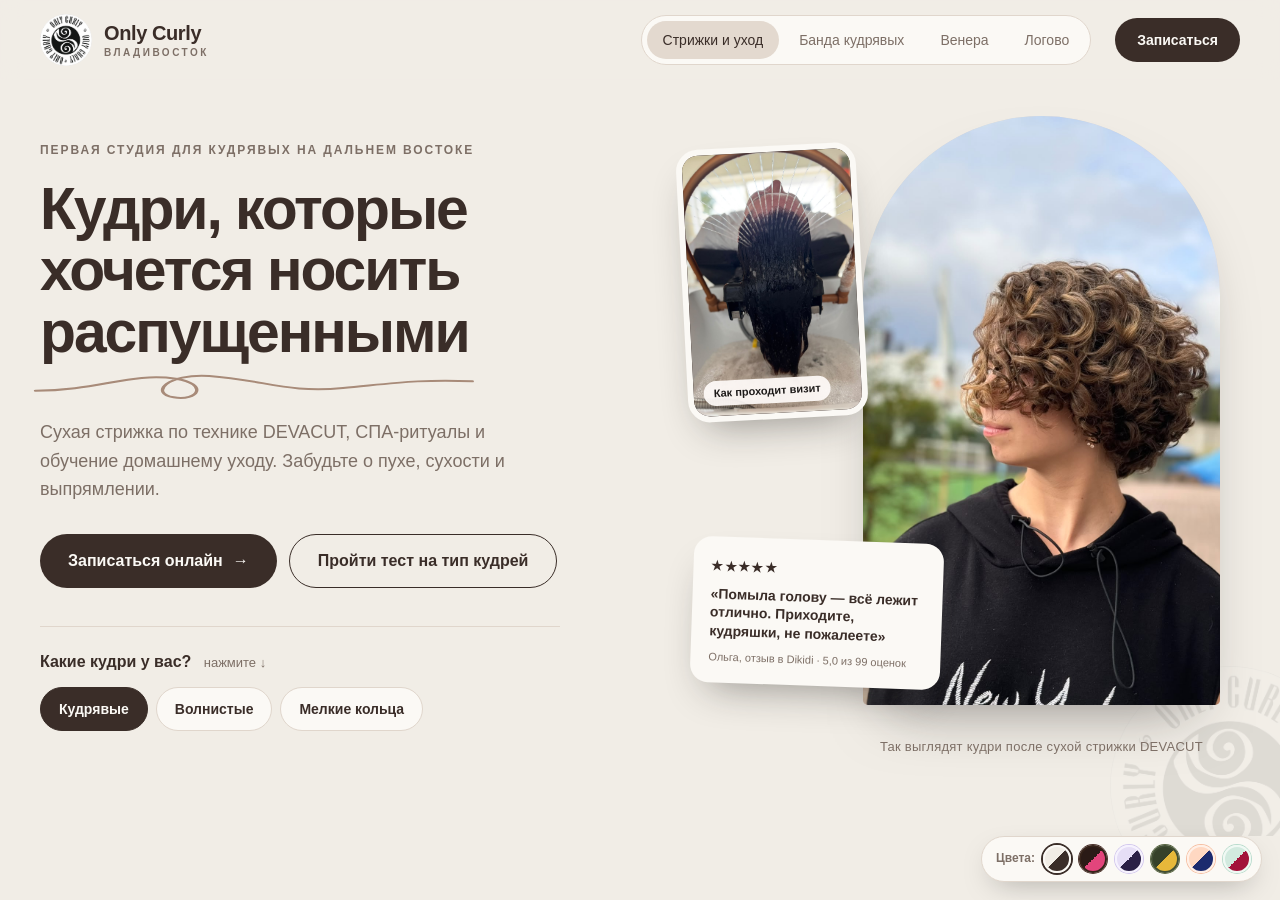
==== commit 0c97ed6c: "Add files via upload" ====
--- a/index.html
+++ b/index.html
@@ -10,7 +10,7 @@
   <link rel="preconnect" href="https://fonts.googleapis.com">
   <link rel="preconnect" href="https://fonts.gstatic.com" crossorigin>
   <link href="https://fonts.googleapis.com/css2?family=Manrope:wght@400;500;600;700;800&display=swap" rel="stylesheet">
-  <link rel="stylesheet" href="style.css?v=6">
+  <link rel="stylesheet" href="style.css?v=7">
 </head>
 <body>
 
@@ -83,11 +83,13 @@
   <div class="palette" aria-label="Палитра">
     <span>Цвета:</span>
     <button type="button" data-theme="" class="sw-nude active" title="Нюд"></button>
-    <button type="button" data-theme="lux" class="sw-lux" title="Чёрный и пудра"></button>
-    <button type="button" data-theme="natural" class="sw-natural" title="Крем и шалфей"></button>
-    <button type="button" data-theme="taupe" class="sw-taupe" title="Тауп и чёрный"></button>
+    <button type="button" data-theme="raspberry" class="sw-raspberry" title="Шоколад и малина"></button>
+    <button type="button" data-theme="lavender" class="sw-lavender" title="Лаванда и баклажан"></button>
+    <button type="button" data-theme="olive" class="sw-olive" title="Оливка и горчица"></button>
+    <button type="button" data-theme="peach" class="sw-peach" title="Персик и кобальт"></button>
+    <button type="button" data-theme="mint" class="sw-mint" title="Мята и вишня"></button>
   </div>
 
-  <script src="main.js?v=6"></script>
+  <script src="main.js?v=7"></script>
 </body>
 </html>
--- a/style.css
+++ b/style.css
@@ -24,8 +24,8 @@
 .btn { display: inline-flex; align-items: center; justify-content: center; gap: 10px; height: 54px; padding: 0 28px; border-radius: 999px; font-weight: 600; transition: transform .2s, background .2s; }
 .btn span { transition: transform .2s; }
 .btn:hover span { transform: translateX(4px); }
-.btn--dark { background: var(--ink); color: var(--white); }
-.btn--dark:hover { background: #3a3331; }
+.btn--dark { background: var(--btn-bg, var(--ink)); color: var(--btn-fg, var(--white)); }
+.btn--dark:hover { filter: brightness(1.15); }
 .btn--ghost { border: 1.5px solid var(--ink); }
 .btn--ghost:hover { background: var(--ink); color: var(--white); }
 .btn--sm { height: 44px; padding: 0 22px; font-size: 14px; }
@@ -42,7 +42,7 @@
 .worlds { display: flex; gap: 4px; margin-left: auto; padding: 5px; border-radius: 999px; background: var(--white); border: 1px solid var(--line); }
 .worlds a { padding: 8px 16px; border-radius: 999px; font-size: 14px; font-weight: 500; color: var(--muted); transition: .2s; }
 .worlds a:hover { color: var(--ink); }
-.worlds a.active { background: var(--powder); color: var(--ink); }
+.worlds a.active { background: var(--btn-bg, var(--powder)); color: var(--btn-fg, var(--ink)); }
 
 /* Первый экран */
 .hero { position: relative; padding: 36px 0 80px; overflow: hidden; }
@@ -62,7 +62,7 @@
 .types__row { display: flex; gap: 8px; flex-wrap: wrap; }
 .types__row button { padding: 10px 18px; border-radius: 999px; border: 1.5px solid var(--line); background: var(--white); font-size: 14px; font-weight: 600; transition: .2s; }
 .types__row button:hover { border-color: var(--ink); }
-.types__row button.active { background: var(--ink); border-color: var(--ink); color: var(--white); }
+.types__row button.active { background: var(--btn-bg, var(--ink)); border-color: var(--btn-bg, var(--ink)); color: var(--btn-fg, var(--white)); }
 
 .hero__media { position: relative; height: 640px; }
 .arch { position: absolute; right: 20px; top: 0; width: 64%; height: 92%; border-radius: 999px 999px 28px 28px; overflow: hidden; box-shadow: 0 30px 60px -30px rgba(29, 26, 25, .5); background: var(--powder); }
@@ -121,17 +121,33 @@
   .curl-line path { stroke-dashoffset: 0; }
 }
 
-/* ===== Палитры (переключатель для выбора; по подборкам для салонов) ===== */
-[data-theme="lux"] { --bg: #FAFAFA; --powder: #E8C4C4; --ink: #111111; --muted: #6A6A6A; --accent: #D4AF37; --white: #FFFFFF; --line: #E6E2E2; --header: rgba(250, 250, 250, .9); }
-[data-theme="natural"] { --bg: #F5F0E8; --powder: #D4C5B9; --ink: #2E2A24; --muted: #756D63; --accent: #9CAF88; --white: #FCFAF6; --line: #E2D9CD; --header: rgba(245, 240, 232, .9); }
-[data-theme="taupe"] { --bg: #EDE3D1; --powder: #DCCFB8; --ink: #2A2A2A; --muted: #6E665A; --accent: #2A2A2A; --white: #F7F1E6; --line: #D8CBB5; --header: rgba(237, 227, 209, .9); }
+/* ===== Палитры: смелые сочетания для выбора ===== */
+body, .header, .worlds, .types__row button, .review-card, .modal__box { transition: background-color .4s, color .4s, border-color .4s; }
+.arch { background: var(--powder); }
+
+/* Шоколад и малина */
+[data-theme="raspberry"] { --bg: #2A1A16; --powder: #3E2621; --ink: #F8ECE3; --muted: #C7AFA4; --accent: #E2457C; --white: #352219; --line: #4A3029; --header: rgba(42, 26, 22, .9); --btn-bg: #E2457C; --btn-fg: #fff; }
+/* Лаванда и баклажан */
+[data-theme="lavender"] { --bg: #E6DEF6; --powder: #CFC1F0; --ink: #2A1F45; --muted: #5E5480; --accent: #6E4FD8; --white: #F6F2FE; --line: #D2C7EE; --header: rgba(230, 222, 246, .9); --btn-bg: #2A1F45; --btn-fg: #F6F2FE; }
+/* Оливка и горчица */
+[data-theme="olive"] { --bg: #36412A; --powder: #4A5838; --ink: #F3EDD3; --muted: #C6C2A2; --accent: #E6B83A; --white: #414E33; --line: #56643F; --header: rgba(54, 65, 42, .9); --btn-bg: #E6B83A; --btn-fg: #26301C; }
+/* Персик и кобальт */
+[data-theme="peach"] { --bg: #FFD8C2; --powder: #FFBE9C; --ink: #1B2A6E; --muted: #4B5794; --accent: #1B2A6E; --white: #FFF0E7; --line: #F6BFA2; --header: rgba(255, 216, 194, .9); --btn-bg: #1B2A6E; --btn-fg: #FFF0E7; }
+/* Мята и вишня */
+[data-theme="mint"] { --bg: #D2EADF; --powder: #B2DAC9; --ink: #4B1022; --muted: #7A4252; --accent: #A3123A; --white: #F0F9F4; --line: #B9DCCD; --header: rgba(210, 234, 223, .9); --btn-bg: #A3123A; --btn-fg: #F0F9F4; }
+
+[data-theme="raspberry"] .logo img, [data-theme="olive"] .logo img, [data-theme="raspberry"] .seal, [data-theme="olive"] .seal { filter: invert(1); }
+[data-theme="raspberry"] .btn--ghost, [data-theme="olive"] .btn--ghost { border-color: var(--ink); }
 
 .palette { position: fixed; right: 18px; bottom: 18px; z-index: 40; display: flex; align-items: center; gap: 8px; padding: 8px 10px 8px 14px; border-radius: 999px; background: var(--white); border: 1px solid var(--line); box-shadow: 0 10px 30px -12px rgba(0, 0, 0, .35); font-size: 12px; font-weight: 700; color: var(--muted); }
 .palette button { width: 28px; height: 28px; border-radius: 50%; border: 2px solid var(--white); box-shadow: 0 0 0 1px var(--line); cursor: pointer; transition: transform .2s; }
 .palette button:hover { transform: scale(1.12); }
 .palette button.active { box-shadow: 0 0 0 2px var(--ink); }
 .sw-nude { background: linear-gradient(135deg, #F1EDE6 50%, #3A2D28 50%); }
-.sw-lux { background: linear-gradient(135deg, #E8C4C4 50%, #111111 50%); }
-.sw-natural { background: linear-gradient(135deg, #F5F0E8 50%, #9CAF88 50%); }
-.sw-taupe { background: linear-gradient(135deg, #EDE3D1 50%, #2A2A2A 50%); }
-.video-card span { color: #1D1A19; }+.sw-raspberry { background: linear-gradient(135deg, #2A1A16 50%, #E2457C 50%); }
+.sw-lavender { background: linear-gradient(135deg, #E6DEF6 50%, #2A1F45 50%); }
+.sw-olive { background: linear-gradient(135deg, #36412A 50%, #E6B83A 50%); }
+.sw-peach { background: linear-gradient(135deg, #FFD8C2 50%, #1B2A6E 50%); }
+.sw-mint { background: linear-gradient(135deg, #D2EADF 50%, #A3123A 50%); }
+.video-card span { color: #1D1A19; }
+@media (max-width: 600px) { .palette span { display: none; } .palette { gap: 6px; padding: 6px; } .palette button { width: 24px; height: 24px; } }
